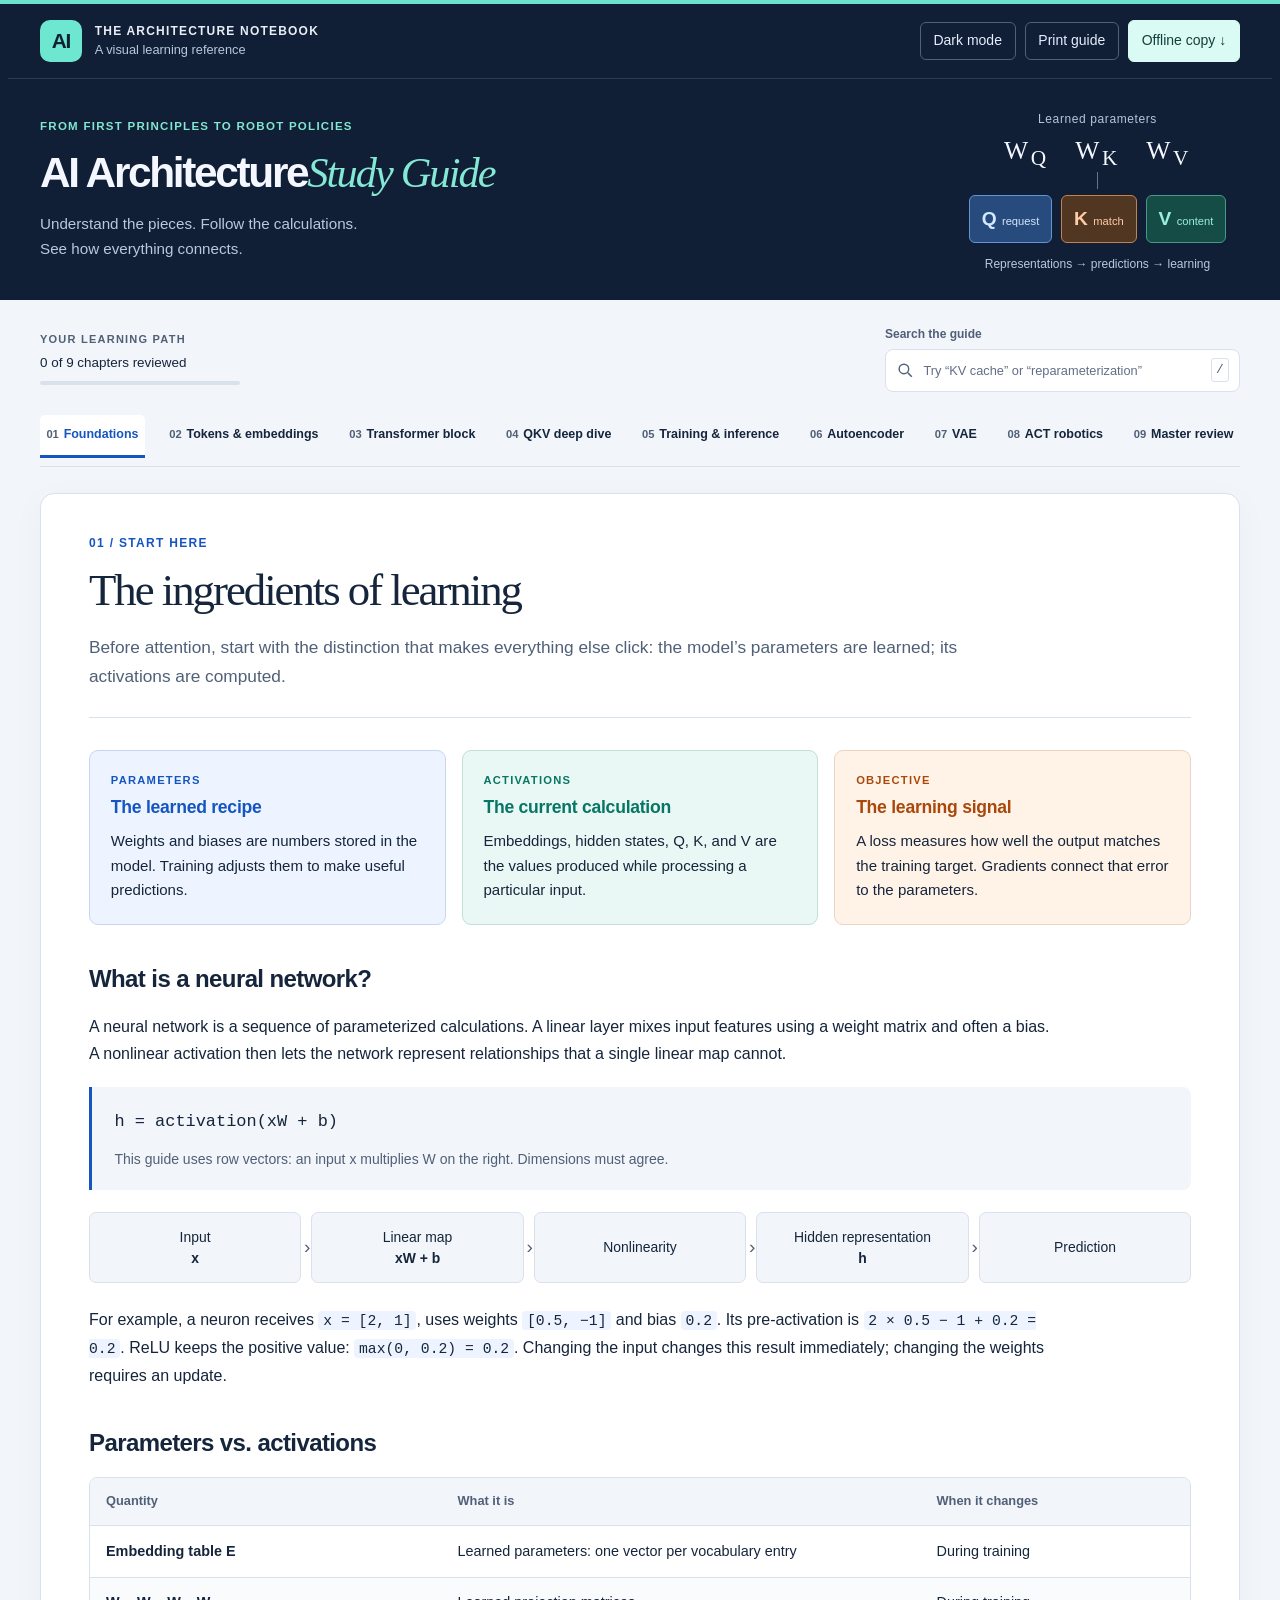
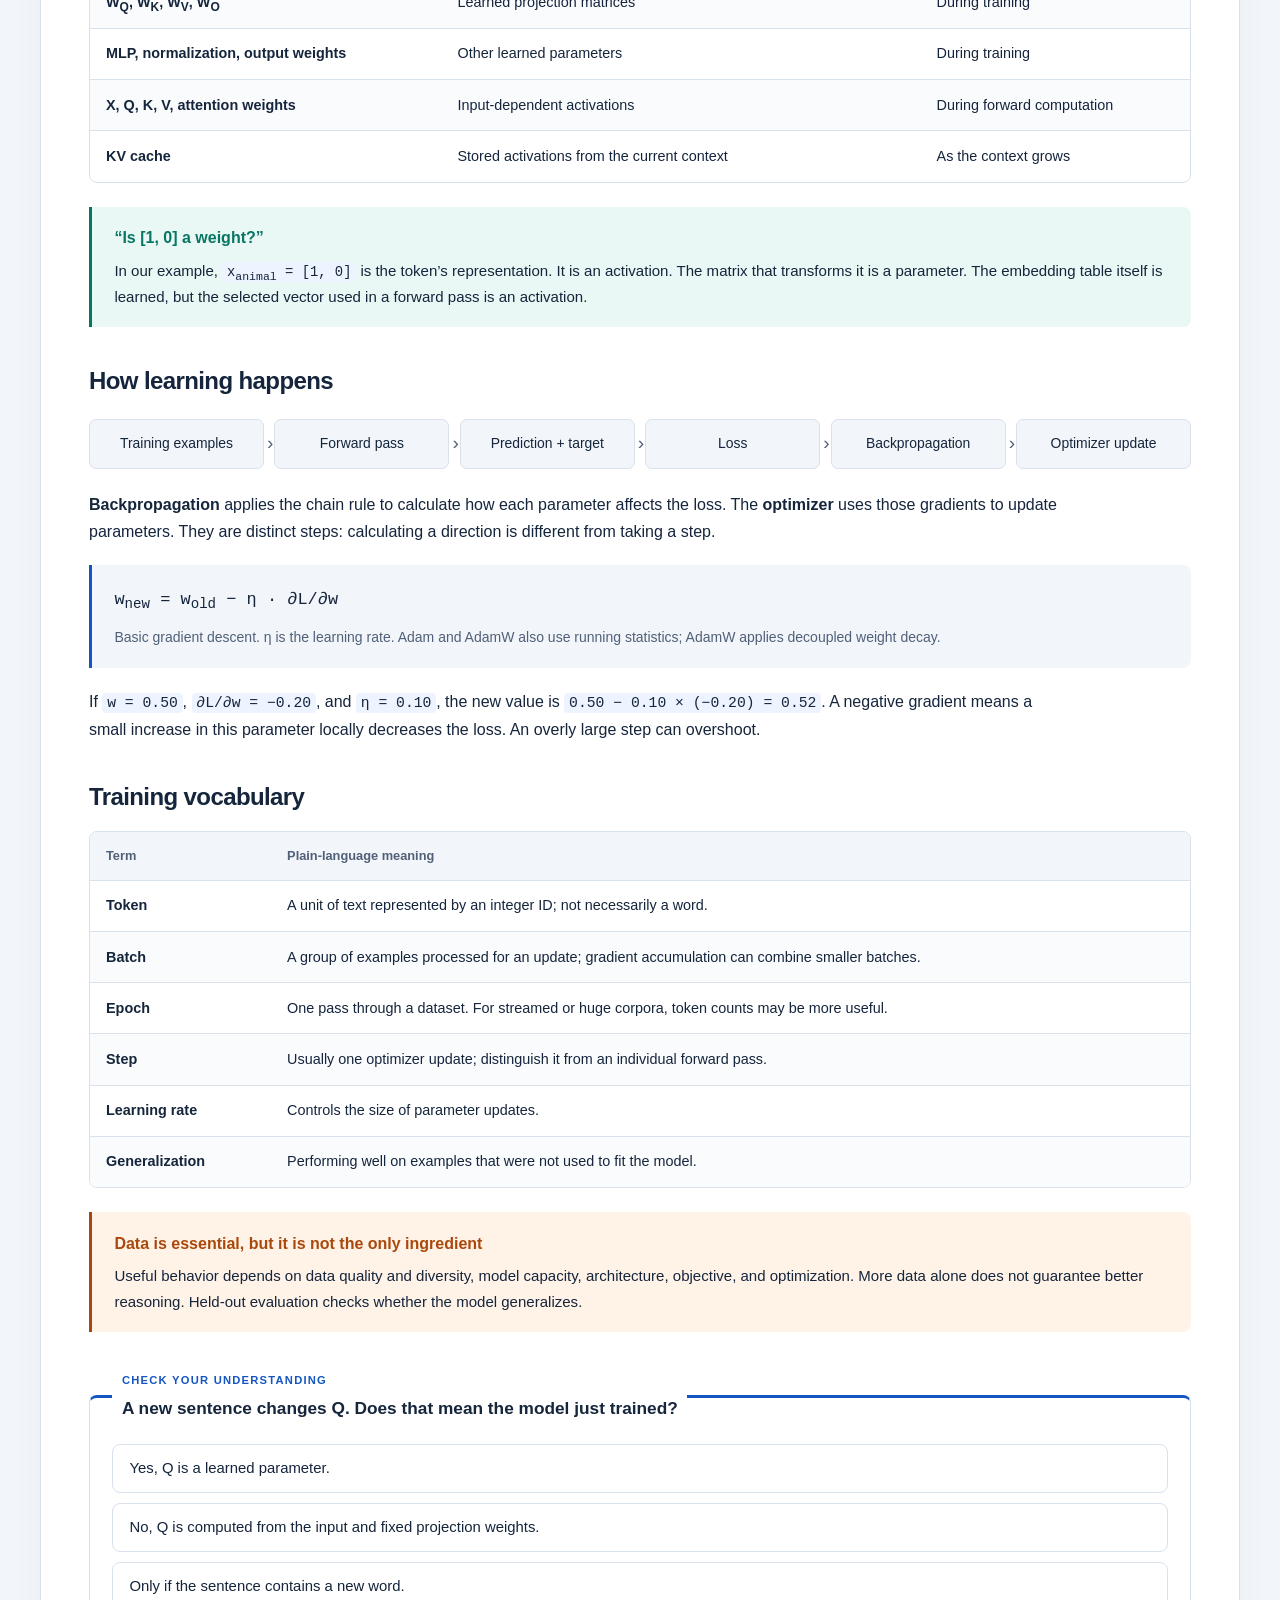
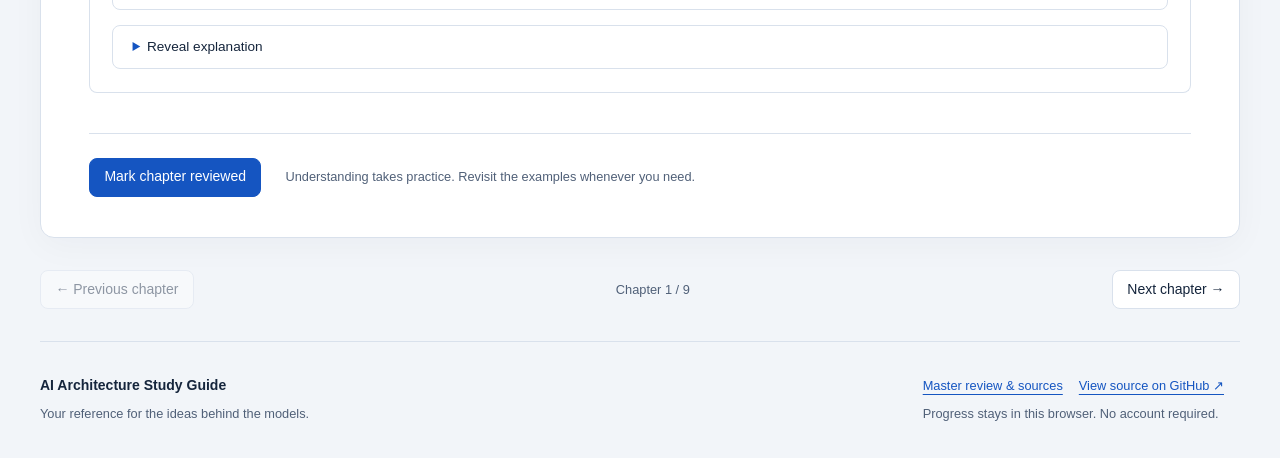
==== index.html @ 488552a9 "Publish standalone AI architecture study guide" ====
<!DOCTYPE html>
<html lang="en" data-theme="light">
<head>
<meta charset="utf-8">
<meta name="viewport" content="width=device-width, initial-scale=1">
<meta name="description" content="A visual AI architecture study guide: neural networks, embeddings, Transformer blocks, QKV attention, training, KV caching, autoencoders, VAEs, and ACT robotics.">
<meta name="theme-color" content="#101f35">
<meta name="color-scheme" content="light dark">
<title>AI Architecture Study Guide</title>
<link rel="icon" href="data:image/svg+xml,%3Csvg xmlns='http://www.w3.org/2000/svg' viewBox='0 0 64 64'%3E%3Crect width='64' height='64' rx='14' fill='%23101f35'/%3E%3Ctext x='32' y='43' font-family='Arial' font-size='32' fill='%236ee7d0' text-anchor='middle'%3EAI%3C/text%3E%3C/svg%3E">
<link rel="stylesheet" href="styles.css">
<script src="app.js" defer></script>
</head>
<body>
<a class="skip-link" href="#study-content">Skip to study content</a>
<header class="masthead">
<div class="masthead-inner"><a class="brand" href="#foundations"><span class="brand-mark">AI</span><span>THE ARCHITECTURE NOTEBOOK<span class="brand-sub">A visual learning reference</span></span></a><div class="header-actions"><button type="button" id="theme-toggle" aria-label="Switch to dark theme">Dark mode</button><button type="button" id="print-guide">Print guide</button><a href="offline.html" download="AI-Architecture-Study-Guide.html">Offline copy <span aria-hidden="true">↓</span></a></div></div>
<div class="intro"><div><p class="eyebrow">FROM FIRST PRINCIPLES TO ROBOT POLICIES</p><h1>AI Architecture<br><em>Study Guide</em></h1><p>Understand the pieces. Follow the calculations.<br>See how everything connects.</p></div><div class="intro-map" aria-label="Learned parameters produce representations that support predictions"><span>Learned parameters</span><b>W<sub>Q</sub> &nbsp; W<sub>K</sub> &nbsp; W<sub>V</sub></b><div class="map-line"></div><div class="qkv-chips"><span>Q <small>request</small></span><span>K <small>match</small></span><span>V <small>content</small></span></div><p>Representations → predictions → learning</p></div></div>
</header>
<div class="guide-shell">
<div class="toolbar"><div><span class="eyebrow">YOUR LEARNING PATH</span><span id="progress-label">0 of 9 chapters reviewed</span><progress id="progress" max="9" value="0" aria-label="Chapters reviewed"></progress></div><div class="search-box"><label for="guide-search">Search the guide</label><div><svg viewBox="0 0 24 24" aria-hidden="true"><circle cx="10" cy="10" r="6"></circle><path d="m15 15 5 5"></path></svg><input id="guide-search" type="search" placeholder="Try “KV cache” or “reparameterization”" autocomplete="off"><kbd>/</kbd></div></div></div>
<nav class="chapter-nav" aria-label="Study chapters"><div role="tablist" aria-label="Study chapters"><button class="chapter-tab" id="tab-foundations" role="tab" aria-controls="foundations" aria-selected="true" tabindex="0" data-chapter="foundations"><span>01</span>Foundations<span class="done-dot" aria-hidden="true"></span></button><button class="chapter-tab" id="tab-tokens" role="tab" aria-controls="tokens" aria-selected="false" tabindex="-1" data-chapter="tokens"><span>02</span>Tokens & embeddings<span class="done-dot" aria-hidden="true"></span></button><button class="chapter-tab" id="tab-transformer" role="tab" aria-controls="transformer" aria-selected="false" tabindex="-1" data-chapter="transformer"><span>03</span>Transformer block<span class="done-dot" aria-hidden="true"></span></button><button class="chapter-tab" id="tab-qkv" role="tab" aria-controls="qkv" aria-selected="false" tabindex="-1" data-chapter="qkv"><span>04</span>QKV deep dive<span class="done-dot" aria-hidden="true"></span></button><button class="chapter-tab" id="tab-training" role="tab" aria-controls="training" aria-selected="false" tabindex="-1" data-chapter="training"><span>05</span>Training & inference<span class="done-dot" aria-hidden="true"></span></button><button class="chapter-tab" id="tab-autoencoder" role="tab" aria-controls="autoencoder" aria-selected="false" tabindex="-1" data-chapter="autoencoder"><span>06</span>Autoencoder<span class="done-dot" aria-hidden="true"></span></button><button class="chapter-tab" id="tab-vae" role="tab" aria-controls="vae" aria-selected="false" tabindex="-1" data-chapter="vae"><span>07</span>VAE<span class="done-dot" aria-hidden="true"></span></button><button class="chapter-tab" id="tab-act" role="tab" aria-controls="act" aria-selected="false" tabindex="-1" data-chapter="act"><span>08</span>ACT robotics<span class="done-dot" aria-hidden="true"></span></button><button class="chapter-tab" id="tab-review" role="tab" aria-controls="review" aria-selected="false" tabindex="-1" data-chapter="review"><span>09</span>Master review<span class="done-dot" aria-hidden="true"></span></button></div></nav>
<noscript><div class="callout"><strong>Reading mode</strong><p>All chapters are shown below. Enable JavaScript for tabs, search, quizzes, progress tracking, and interactive examples.</p></div></noscript>
<section id="search-results" class="search-results" aria-label="Search results" hidden><div class="search-heading"><h2>Search results</h2><button type="button" id="close-search">Back to the guide</button></div><p id="search-summary" role="status"></p><div id="search-list"></div></section>
<main id="study-content"><article id="foundations" class="chapter" role="tabpanel" aria-labelledby="tab-foundations" tabindex="0"><header class="chapter-heading"><p class="eyebrow">01 / START HERE</p><h2>The ingredients of learning</h2><p class="lead">Before attention, start with the distinction that makes everything else click: the model’s parameters are learned; its activations are computed.</p></header><div class="cards"><div class="card blue"><span class="eyebrow">PARAMETERS</span><h3>The learned recipe</h3><p>Weights and biases are numbers stored in the model. Training adjusts them to make useful predictions.</p></div><div class="card teal"><span class="eyebrow">ACTIVATIONS</span><h3>The current calculation</h3><p>Embeddings, hidden states, Q, K, and V are the values produced while processing a particular input.</p></div><div class="card orange"><span class="eyebrow">OBJECTIVE</span><h3>The learning signal</h3><p>A loss measures how well the output matches the training target. Gradients connect that error to the parameters.</p></div></div><section class="topic" id="network"><h3>What is a neural network?</h3><p>A neural network is a sequence of parameterized calculations. A linear layer mixes input features using a weight matrix and often a bias. A nonlinear activation then lets the network represent relationships that a single linear map cannot.</p><div class="formula"><code>h = activation(xW + b)</code><p>This guide uses row vectors: an input x multiplies W on the right. Dimensions must agree.</p></div><ol class="flow"><li>Input <b>x</b></li><li>Linear map <b>xW + b</b></li><li>Nonlinearity</li><li>Hidden representation <b>h</b></li><li>Prediction</li></ol><p>For example, a neuron receives <code>x = [2, 1]</code>, uses weights <code>[0.5, −1]</code> and bias <code>0.2</code>. Its pre-activation is <code>2 × 0.5 − 1 + 0.2 = 0.2</code>. ReLU keeps the positive value: <code>max(0, 0.2) = 0.2</code>. Changing the input changes this result immediately; changing the weights requires an update.</p></section><section class="topic" id="parameter-activation"><h3>Parameters vs. activations</h3><div class="table-wrap"><table><thead><tr><th scope="col">Quantity</th><th scope="col">What it is</th><th scope="col">When it changes</th></tr></thead><tbody><tr><td>Embedding table E</td><td>Learned parameters: one vector per vocabulary entry</td><td>During training</td></tr><tr><td>W<sub>Q</sub>, W<sub>K</sub>, W<sub>V</sub>, W<sub>O</sub></td><td>Learned projection matrices</td><td>During training</td></tr><tr><td>MLP, normalization, output weights</td><td>Other learned parameters</td><td>During training</td></tr><tr><td>X, Q, K, V, attention weights</td><td>Input-dependent activations</td><td>During forward computation</td></tr><tr><td>KV cache</td><td>Stored activations from the current context</td><td>As the context grows</td></tr></tbody></table></div><aside class="callout idea"><strong>“Is [1, 0] a weight?”</strong><p>In our example, <code>x<sub>animal</sub> = [1, 0]</code> is the token’s representation. It is an activation. The matrix that transforms it is a parameter. The embedding table itself is learned, but the selected vector used in a forward pass is an activation.</p></aside></section><section class="topic" id="learning-loop"><h3>How learning happens</h3><ol class="flow"><li>Training examples</li><li>Forward pass</li><li>Prediction + target</li><li>Loss</li><li>Backpropagation</li><li>Optimizer update</li></ol><p><strong>Backpropagation</strong> applies the chain rule to calculate how each parameter affects the loss. The <strong>optimizer</strong> uses those gradients to update parameters. They are distinct steps: calculating a direction is different from taking a step.</p><div class="formula"><code>w<sub>new</sub> = w<sub>old</sub> − η · ∂L/∂w</code><p>Basic gradient descent. η is the learning rate. Adam and AdamW also use running statistics; AdamW applies decoupled weight decay.</p></div><p>If <code>w = 0.50</code>, <code>∂L/∂w = −0.20</code>, and <code>η = 0.10</code>, the new value is <code>0.50 − 0.10 × (−0.20) = 0.52</code>. A negative gradient means a small increase in this parameter locally decreases the loss. An overly large step can overshoot.</p></section><section class="topic" id="terms"><h3>Training vocabulary</h3><div class="table-wrap"><table><thead><tr><th scope="col">Term</th><th scope="col">Plain-language meaning</th></tr></thead><tbody><tr><td>Token</td><td>A unit of text represented by an integer ID; not necessarily a word.</td></tr><tr><td>Batch</td><td>A group of examples processed for an update; gradient accumulation can combine smaller batches.</td></tr><tr><td>Epoch</td><td>One pass through a dataset. For streamed or huge corpora, token counts may be more useful.</td></tr><tr><td>Step</td><td>Usually one optimizer update; distinguish it from an individual forward pass.</td></tr><tr><td>Learning rate</td><td>Controls the size of parameter updates.</td></tr><tr><td>Generalization</td><td>Performing well on examples that were not used to fit the model.</td></tr></tbody></table></div><aside class="callout caution"><strong>Data is essential, but it is not the only ingredient</strong><p>Useful behavior depends on data quality and diversity, model capacity, architecture, objective, and optimization. More data alone does not guarantee better reasoning. Held-out evaluation checks whether the model generalizes.</p></aside></section><fieldset class="quiz" id="quiz-foundations" data-answer="1" data-quiz="foundations"><legend><span class="eyebrow">Check your understanding</span>A new sentence changes Q. Does that mean the model just trained?</legend><div class="answers"><button type="button" data-choice="0">Yes, Q is a learned parameter.</button><button type="button" data-choice="1">No, Q is computed from the input and fixed projection weights.</button><button type="button" data-choice="2">Only if the sentence contains a new word.</button></div><p class="feedback" aria-live="polite"></p><details class="answer-key"><summary>Reveal explanation</summary><p>Q = XWQ changes when X changes. Training means updating learned parameters such as WQ using a learning procedure. Normal inference does not do that.</p></details></fieldset><div class="chapter-end"><button type="button" class="complete-button" data-complete="foundations" aria-pressed="false">Mark chapter reviewed</button><p>Understanding takes practice. Revisit the examples whenever you need.</p></div></article><article id="tokens" class="chapter" role="tabpanel" aria-labelledby="tab-tokens" tabindex="0"><header class="chapter-heading"><p class="eyebrow">02 / REPRESENTATION</p><h2>From text to vectors</h2><p class="lead">A Transformer reads arrays of numbers. Tokenization determines the units; embeddings give each unit a learned starting representation.</p></header><ol class="flow"><li>Text</li><li>Tokenizer</li><li>Token IDs</li><li>Embedding lookup</li><li>Position information</li><li>Hidden states X</li></ol><section class="topic" id="tokenization"><h3>A token is not always a word</h3><p>A tokenizer maps text into a sequence of discrete vocabulary entries. Tokens can represent whole words, word pieces, punctuation, whitespace, or byte-based units. The exact split depends on the tokenizer.</p><div class="token-demo" aria-label="Illustrative token sequence"><span>The</span><span> animal</span><span> was</span><span> very</span></div><p class="caption">Illustrative tokens only. These boundaries and the numbers below are not from a particular tokenizer.</p><p>Suppose these tokens map to IDs <code>[17, 302, 41, 98]</code>. ID 302 is an index, not a measurement: “animal” is not numerically more meaningful than token 17. An embedding lookup selects rows from a learned table.</p></section><section class="topic" id="embedding"><h3>The embedding table</h3><div class="formula"><code>E ∈ ℝ<sup>vocab_size × d_model</sup>  X = E[token_ids]</code><p>For n tokens, X has shape n × d_model. The batch dimension is omitted in this guide.</p></div><p>If the table has 50,000 tokens and a representation width of 768, each input token selects one 768-number vector. Those coordinates are learned features; they generally do not have neat human labels like “animalness” or “tiredness.” Similar uses can lead to useful geometric relationships, but that is an outcome of training.</p><aside class="callout idea"><strong>Embedding vs. hidden state</strong><p>An embedding is the starting token representation. After a block mixes context and transforms features, its output is a new hidden state. Later layers project that updated hidden state into Q, K, and V.</p></aside></section><section class="topic" id="position"><h3>How does the model know the order?</h3><p>Without positional information, basic self-attention treats tokens as a set: reordering the rows simply reorders its output. Word order matters, so models incorporate positions.</p><div class="cards"><div class="card blue"><span class="eyebrow">ADDITIVE POSITIONS</span><h3>Add a position vector</h3><p>The original Transformer adds sinusoidal position encodings to token embeddings. Learned positional embeddings are another choice.</p></div><div class="card teal"><span class="eyebrow">ROTARY POSITIONS</span><h3>Rotate queries and keys</h3><p>RoPE applies position-dependent rotations to Q and K so their dot products encode relative-position information. It is not simply an extra vector added to X.</p></div></div><div class="formula"><code>X<sub>0</sub> = E[token_ids] + P</code><p>This is the additive-position version. Positional schemes vary between architectures.</p></div><p>“The dog chased the cat” and “The cat chased the dog” contain the same words but describe different events. Position information and the model’s learned transformations help keep those relationships distinct.</p></section><section class="topic" id="contextual"><h3>Why the same token can mean different things</h3><p>“Bank” starts with the same lookup vector in “river bank” and “bank loan,” assuming the same token ID. Attention brings in different surrounding information, so the contextual hidden states diverge. The embedding table does not need a separate entry for every possible sentence.</p><ol class="flow"><li>Same token embedding</li><li>Different surrounding tokens</li><li>Different attention outputs</li><li>Different contextual hidden states</li></ol></section><fieldset class="quiz" id="quiz-tokens" data-answer="2" data-quiz="tokens"><legend><span class="eyebrow">Check your understanding</span>Where does context first enter a token’s meaning in this simplified pipeline?</legend><div class="answers"><button type="button" data-choice="0">The integer token ID already contains the sentence.</button><button type="button" data-choice="1">The embedding lookup creates a new stored parameter per sentence.</button><button type="button" data-choice="2">The Transformer mixes information from surrounding token representations.</button></div><p class="feedback" aria-live="polite"></p><details class="answer-key"><summary>Reveal explanation</summary><p>An embedding lookup supplies a learned starting vector. Transformer attention makes that representation depend on the surrounding context; positional information helps distinguish order.</p></details></fieldset><div class="chapter-end"><button type="button" class="complete-button" data-complete="tokens" aria-pressed="false">Mark chapter reviewed</button><p>Understanding takes practice. Revisit the examples whenever you need.</p></div></article><article id="transformer" class="chapter" role="tabpanel" aria-labelledby="tab-transformer" tabindex="0"><header class="chapter-heading"><p class="eyebrow">03 / THE ARCHITECTURE</p><h2>Attention is one part of the block</h2><p class="lead">Attention moves information between positions. The feed-forward network transforms features at each position. Residual paths and normalization make deep stacks easier to optimize.</p></header><section class="topic" id="block-flow"><h3>Follow a complete block</h3><p>The diagram below is a common <strong>pre-normalization</strong> decoder-only block. The original 2017 Transformer used post-normalization; modern families also vary in their normalization and MLP choices.</p><div class="block-diagram"><div class="block-node">Input hidden states <b>X</b></div><div class="residual-group"><span class="residual-label">Skip connection carries X</span><div class="block-node">LayerNorm</div><div class="block-node blue">Causal multi-head self-attention</div><div class="block-node sum">+ Residual addition → H</div></div><div class="residual-group"><span class="residual-label">Skip connection carries H</span><div class="block-node">LayerNorm</div><div class="block-node teal">Position-wise MLP</div><div class="block-node sum">+ Residual addition → Y</div></div><div class="block-node">Next Transformer block</div></div><div class="formula"><code>H = X + Attention(LN(X))<br>Y = H + MLP(LN(H))</code><p>The output has the same representation width as X so the residual additions are valid. Dropout and some implementation details are omitted.</p></div></section><section class="topic" id="block-parts"><h3>What each component contributes</h3><div class="table-wrap"><table><thead><tr><th scope="col">Component</th><th scope="col">Job</th><th scope="col">Example intuition</th></tr></thead><tbody><tr><td>Attention</td><td>Mix information across token positions.</td><td>The representation of “it” can use earlier context about “animal.”</td></tr><tr><td>MLP / feed-forward network</td><td>Transform each token’s features with the same learned function at every position.</td><td>Combine features in a contextual representation to support prediction.</td></tr><tr><td>Residual connection</td><td>Add a sublayer’s output to its input.</td><td>Preserve a direct information and gradient path through depth.</td></tr><tr><td>LayerNorm</td><td>Normalize each token’s features, with learned scale and bias in the usual form.</td><td>Keep feature scales manageable; it does not normalize across the batch.</td></tr></tbody></table></div><div class="formula"><code>MLP(x) = activation(xW<sub>1</sub> + b<sub>1</sub>)W<sub>2</sub> + b<sub>2</sub></code><p>Common variants include GELU and gated MLPs such as SwiGLU. RMSNorm is an alternative to LayerNorm.</p></div></section><section class="topic" id="heads"><h3>Multi-head attention and Wₒ</h3><p>In ordinary multi-head attention, each head has its own learned projections. All heads read the same input hidden states, but can extract and combine different features.</p><div class="heads"><div class="head blue">Head 1<br><small>Q₁ · K₁ᵀ → weights → V₁</small></div><div class="head teal">Head 2<br><small>Q₂ · K₂ᵀ → weights → V₂</small></div><div class="head orange">Head 3<br><small>Q₃ · K₃ᵀ → weights → V₃</small></div></div><ol class="flow"><li>Concatenate head outputs</li><li>Learned output projection Wₒ</li><li>One attention output</li></ol><div class="formula"><code>MultiHead(X) = Concat(head₁, …, head<sub>h</sub>)W<sub>O</sub></code><p>Wₒ mixes the combined head features and returns them to the model width.</p></div><p>With width 768 and 12 equal heads, a typical head width is 64. Each head returns <code>n × 64</code>; concatenation gives <code>n × 768</code>. Heads can learn different patterns, but a head is not guaranteed to have one clean grammatical job. Grouped-query and multi-query attention share key/value projections across some query heads.</p></section><section class="topic" id="architectures"><h3>Encoder, decoder, and cross-attention</h3><div class="table-wrap"><table><thead><tr><th scope="col">Architecture</th><th scope="col">Attention pattern</th><th scope="col">Typical objective or use</th></tr></thead><tbody><tr><td>Encoder-only, e.g. BERT</td><td>Bidirectional self-attention across visible input tokens</td><td>Masked-token prediction and representations</td></tr><tr><td>Decoder-only, GPT-style</td><td>Causal self-attention over the current token and its prefix</td><td>Autoregressive next-token prediction</td></tr><tr><td>Encoder–decoder</td><td>Encoder processes source; decoder self-attends and cross-attends to encoder outputs</td><td>Sequence-to-sequence tasks such as translation</td></tr></tbody></table></div><p>In <strong>self-attention</strong>, Q, K, and V come from the same sequence of hidden states. In <strong>cross-attention</strong>, Q comes from the receiving sequence while K and V come from another sequence, such as encoder outputs. ACT uses this idea to read observation features into action positions.</p><aside class="callout caution"><strong>“Decoder” has more than one meaning</strong><p>A Transformer decoder is an attention-based stack. An autoencoder decoder reconstructs or generates data from a latent representation. A component can satisfy both descriptions, but the terms are not interchangeable.</p></aside></section><fieldset class="quiz" id="quiz-transformer" data-answer="0" data-quiz="transformer"><legend><span class="eyebrow">Check your understanding</span>What does Wₒ do after multi-head attention?</legend><div class="answers"><button type="button" data-choice="0">It combines the concatenated head outputs into the model representation.</button><button type="button" data-choice="1">It assigns the correct next-token label.</button><button type="button" data-choice="2">It prevents attention to future tokens.</button></div><p class="feedback" aria-live="polite"></p><details class="answer-key"><summary>Reveal explanation</summary><p>Wₒ is a learned output projection. The causal mask restricts attention, and the final language-model head maps hidden states to vocabulary logits.</p></details></fieldset><div class="chapter-end"><button type="button" class="complete-button" data-complete="transformer" aria-pressed="false">Mark chapter reviewed</button><p>Understanding takes practice. Revisit the examples whenever you need.</p></div></article><article id="qkv" class="chapter" role="tabpanel" aria-labelledby="tab-qkv" tabindex="0"><header class="chapter-heading"><p class="eyebrow">04 / ATTENTION, UNPACKED</p><h2>Who reads what, and how much?</h2><p class="lead">Q and K determine the mixing weights. V supplies the content being mixed. All three projections learn through the model’s final prediction loss.</p></header><div class="cards"><div class="card blue"><span class="eyebrow">Q · QUERY</span><h3>What am I looking for?</h3><p>A learned projection of the receiving token’s current representation.</p></div><div class="card orange"><span class="eyebrow">K · KEY</span><h3>How can I be matched?</h3><p>A learned projection used for comparing a source token with a query.</p></div><div class="card teal"><span class="eyebrow">V · VALUE</span><h3>What information do I send?</h3><p>A learned projection containing the features that will be mixed into the output.</p></div></div><section class="topic" id="qkv-projections"><h3>One input, three learned projections</h3><div class="formula"><code>Q = XW<sub>Q</sub>  K = XW<sub>K</sub>  V = XW<sub>V</sub></code><p>Projection biases are omitted for clarity. These matrices are optimized jointly with the rest of the model, not trained as separate supervised tasks.</p></div><p>The request / match / content language is an analogy. The model uses vectors and arithmetic, not literal questions or database addresses. <strong>Every token can produce all three vectors.</strong> The same matrix within a head and layer is applied to each token; there is not a different W<sub>Q</sub> for each word.</p><ol class="flow"><li>Hidden states X</li><li>Q and K → dot products</li><li>Scale and mask</li><li>Row-wise softmax</li><li>Mix V</li><li>Attention output</li></ol><div class="formula"><code>A = softmax((QKᵀ / √d<sub>k</sub>) + M)<br>Attention(Q, K, V) = AV</code><p>Softmax is applied separately to each query row. A causal mask M is 0 for allowed positions and −∞ for future positions.</p></div></section><section class="topic" id="qkv-shapes"><h3>Keep the dimensions straight</h3><div class="table-wrap"><table><thead><tr><th scope="col">Object</th><th scope="col">Shape for one head</th><th scope="col">Meaning</th></tr></thead><tbody><tr><td>X</td><td>n × d_model</td><td>n token representations</td></tr><tr><td>WQ, WK</td><td>d_model × d_k</td><td>Learned query/key projections</td></tr><tr><td>Q, K</td><td>n × d_k</td><td>One query/key row per token</td></tr><tr><td>QKᵀ and A</td><td>n × n</td><td>For every receiver, a score/weight for every source</td></tr><tr><td>WV; V</td><td>d_model × d_v; n × d_v</td><td>Value projection and value activations</td></tr><tr><td>AV</td><td>n × d_v</td><td>One mixed output per receiving token</td></tr></tbody></table></div><p>The scaling by √d<sub>k</sub> keeps dot-product magnitudes from growing with feature dimension under typical variance assumptions. Without scaling, softmax can become too concentrated and its gradients small. Larger scores mean larger relative weights, not a guaranteed explanation of the model’s reasoning.</p></section><section class="topic" id="qkv-lab"><h3>Try it: scores become a mixture</h3><p>These are three <strong>already scaled, unmasked scores</strong> for one query. Move a score and watch the attention weights and weighted value vector change. The values are fixed for this demonstration.</p><div class="lab" id="attention-lab"><div class="lab-controls"><label>animal <input id="score-animal" type="range" min="-3" max="3" step="0.1" value="2"><output id="score-animal-value">2.0</output></label><label>street <input id="score-street" type="range" min="-3" max="3" step="0.1" value="1"><output id="score-street-value">1.0</output></label><label>because <input id="score-because" type="range" min="-3" max="3" step="0.1" value="0"><output id="score-because-value">0.0</output></label></div><div id="attention-bars" class="bars" aria-live="polite"></div><div class="formula"><code id="attention-result">0.665 × [10, 0] + 0.245 × [0, 6] + 0.090 × [1, 1] ≈ [6.742, 1.558]</code></div><button type="button" id="attention-reset" class="small-button">Reset scores</button></div><p>Softmax uses <code>exp(sᵢ) / Σⱼ exp(sⱼ)</code>. Scores <code>[2, 1, 0]</code> become about <code>[66.5%, 24.5%, 9.0%]</code>. The weights sum to 1; the values can contain positive or negative numbers. This softmax is over <em>source positions</em>, not vocabulary entries.</p></section><section class="topic" id="qkv-worked"><h3>A complete two-token worked example</h3><p>Reuse our original toy setting: <code>x<sub>animal</sub> = [1, 0]</code> and <code>x<sub>it</sub> = [0, 1]</code>. Let all three projection matrices initially equal the 2 × 2 identity. Identity is chosen to make the arithmetic visible; real training usually starts from random initialization, with some components possibly pretrained.</p><div class="table-wrap"><table><thead><tr><th scope="col">Step</th><th scope="col">Calculation</th><th scope="col">Result</th></tr></thead><tbody><tr><td>1 · Query for “it”</td><td>[0, 1] × WQ</td><td>q = [0, 1]</td></tr><tr><td>2 · Keys and values</td><td>X × identity</td><td>animal = [1, 0]; it = [0, 1]</td></tr><tr><td>3 · Dot products</td><td>q · k_animal; q · k_it</td><td>[0, 1]</td></tr><tr><td>4 · Scale</td><td>Divide by √2</td><td>[0, 0.7071]</td></tr><tr><td>5 · Softmax over positions</td><td>exp(score) / sum exp(scores)</td><td>A ≈ [0.3302, 0.6698]</td></tr><tr><td>6 · Weighted values</td><td>0.3302[1, 0] + 0.6698[0, 1]</td><td>o ≈ [0.3302, 0.6698]</td></tr></tbody></table></div><aside class="callout idea"><strong>The output is a representation, not a word</strong><p>In a real Transformer, attention is followed by output projection, residual paths, an MLP, other blocks, and a final vocabulary projection. For the next calculation only, we pretend the two output coordinates are logits for “tired” and “street.”</p></aside></section><section class="topic" id="qkv-learning"><h3>How the value projection actually learns</h3><p>Apply a second softmax, now over the toy vocabulary <code>[tired, street]</code>. From logits <code>[0.3302, 0.6698]</code>, we obtain <code>P(tired) ≈ 0.4159</code>. If the target is “tired,” the cross-entropy is <code>−ln(0.4159) ≈ 0.8773</code>.</p><div class="formula"><code>∂L/∂logits = prediction − one_hot(target)<br>≈ [0.4159, 0.5841] − [1, 0] = [−0.5841, 0.5841]</code></div><p>Because the output is a weighted sum of values, each value receives this gradient multiplied by its attention weight. The gradient continues through <code>V = XW<sub>V</sub></code> into W<sub>V</sub>. <strong>No one supplies a “correct value vector.”</strong> The next-token target supervises the entire differentiable computation.</p><details><summary>Show the gradients and one parameter update</summary><p>For this toy example, keeping X fixed and using the identity vocabulary projection:</p><pre class="matrix">∂L/∂WV ≈ [ −0.193   0.193 ]
          [ −0.391   0.391 ]

∂L/∂WQ ≈ [  0       0     ]
          [ −0.183   0.183 ]

∂L/∂WK ≈ [  0      −0.183 ]
          [  0       0.183 ]</pre><p>The error also flows through A, the score softmax, and the dot products to Q and K. With an intentionally large illustrative learning rate <code>η = 0.5</code>, <code>W′ = W − η∇W</code> gives:</p><pre class="matrix">WQ′ ≈ [ 1      0     ]    WK′ ≈ [ 1   0.091 ]
      [ 0.091  0.909 ]          [ 0   0.909 ]

WV′ ≈ [ 1.096  −0.096 ]
      [ 0.196   0.804 ]</pre><p>This example updates all three matrices simultaneously using gradients from the original forward pass. Real training also updates other unfrozen parameters and uses many examples.</p></details><div class="table-wrap"><table><thead><tr><th scope="col">Measurement</th><th scope="col">Before update</th><th scope="col">After one update, approximately</th></tr></thead><tbody><tr><td>Attention to animal</td><td>33.0%</td><td>38.7%</td></tr><tr><td>P(tired)</td><td>41.6%</td><td>52.2%</td></tr><tr><td>Cross-entropy loss</td><td>0.877</td><td>0.650</td></tr></tbody></table></div><p>The loss falls through <em>both</em> routes: different attention weights and different value content. It would be wrong to conclude that all learning consists of finding the “correct” token to attend to.</p></section><section class="topic" id="causal-mask"><h3>The causal mask prevents looking ahead</h3><p>When position t predicts token t+1, it can read positions ≤ t. During training, the whole known sequence can be processed together, but future positions are masked before softmax.</p><div class="table-wrap"><table><thead><tr><th scope="col">Query ↓ / Key →</th><th scope="col">The</th><th scope="col">animal</th><th scope="col">was</th><th scope="col">tired</th></tr></thead><tbody><tr><td>The</td><td>Allowed</td><td>Masked</td><td>Masked</td><td>Masked</td></tr><tr><td>animal</td><td>Allowed</td><td>Allowed</td><td>Masked</td><td>Masked</td></tr><tr><td>was</td><td>Allowed</td><td>Allowed</td><td>Allowed</td><td>Masked</td></tr><tr><td>tired</td><td>Allowed</td><td>Allowed</td><td>Allowed</td><td>Allowed</td></tr></tbody></table></div><aside class="callout caution"><strong>Attention weights are not model weights</strong><p>Attention weights A are computed activations. WQ, WK, and WV are learned parameters. K and V may be cached during generation, but caching activations does not turn them into parameters.</p></aside></section><fieldset class="quiz" id="quiz-qkv" data-answer="1" data-quiz="qkv"><legend><span class="eyebrow">Check your understanding</span>If attention stays fixed but Wᵥ changes, can the output change?</legend><div class="answers"><button type="button" data-choice="0">No: attention weights determine the whole output.</button><button type="button" data-choice="1">Yes: the same weights can mix different value vectors.</button><button type="button" data-choice="2">Only during cross-attention.</button></div><p class="feedback" aria-live="polite"></p><details class="answer-key"><summary>Reveal explanation</summary><p>The output is AV. Keeping A fixed does not keep AV fixed when V changes. This is why the value pathway can learn even when the attention pattern changes little.</p></details></fieldset><div class="chapter-end"><button type="button" class="complete-button" data-complete="qkv" aria-pressed="false">Mark chapter reviewed</button><p>Understanding takes practice. Revisit the examples whenever you need.</p></div></article><article id="training" class="chapter" role="tabpanel" aria-labelledby="tab-training" tabindex="0"><header class="chapter-heading"><p class="eyebrow">05 / THE COMPLETE LOOP</p><h2>From hidden states to the next token</h2><p class="lead">Training adjusts the model. Inference uses it. Both run forward computations, but they differ in their targets, updates, and execution pattern.</p></header><section class="topic" id="end-to-end"><h3>Trace one prediction from start to finish</h3><ol class="flow"><li>“The animal was very”</li><li>Token IDs</li><li>Embeddings + positions</li><li>Transformer blocks</li><li>Final normalization</li><li>Vocabulary logits</li><li>Probabilities</li><li>Next token</li></ol><p>After the last block, the hidden state at the final input position is mapped to a score for every vocabulary entry. These scores are <strong>logits</strong>, which can be any real numbers. Softmax converts them into a probability distribution.</p><div class="formula"><code>logits = h<sub>final</sub>W<sub>vocab</sub> + b<br>P(next token = i) = exp(logitᵢ) / Σⱼ exp(logitⱼ)</code><p>The vocabulary projection is often tied to the embedding table. The output bias and exact normalization depend on the architecture.</p></div><p>An illustrative distribution might assign “tired” 68%, “hungry” 12%, “large” 4%, and all other tokens 16% together. These numbers illustrate the mechanism; they are not measured outputs from a real model. The selected token is appended to the context and the process repeats.</p></section><section class="topic" id="teacher-forcing"><h3>Training many predictions in parallel</h3><div class="table-wrap"><table><thead><tr><th scope="col">Input at position</th><th scope="col">Allowed prefix</th><th scope="col">Training target</th></tr></thead><tbody><tr><td>The</td><td>The</td><td>animal</td></tr><tr><td>animal</td><td>The animal</td><td>was</td></tr><tr><td>was</td><td>The animal was</td><td>very</td></tr><tr><td>very</td><td>The animal was very</td><td>tired</td></tr></tbody></table></div><p>The input sequence and target sequence are shifted by one position. <strong>Teacher forcing</strong> means the model receives the actual preceding training tokens rather than its own sampled outputs. The causal mask prevents later tokens from leaking into earlier predictions.</p><div class="formula"><code>L = −(1/N) Σ<sub>t</sub> log P(target<sub>t</sub> | prefix<sub>t</sub>)</code><p>Average over N valid target positions; padding and other excluded positions should not contribute.</p></div><p>If the correct token gets probability 0.68, its loss is <code>−ln(0.68) ≈ 0.386</code>. If it gets 0.02, the loss is <code>3.912</code>. This objective rewards assigning probability to the observed target. It does not directly measure truth or reasoning quality.</p></section><section class="topic" id="backprop"><h3>The full backward path</h3><ol class="flow"><li>Cross-entropy loss</li><li>Vocabulary projection</li><li>Transformer blocks</li><li>Attention + MLP gradients</li><li>Embedding gradients</li><li>Optimizer update</li></ol><p>Autodifferentiation records how the forward computation depends on trainable parameters and applies the chain rule in reverse. WQ and WK receive gradients through the score calculation; WV receives gradients through the value mixture. Wₒ, the MLP, normalization parameters, the vocabulary head, and the embedding table also receive gradients if trainable.</p><aside class="callout idea"><strong>Learning a relationship is indirect</strong><p>Nobody has to annotate “this pronoun must attend to this noun.” A pattern can emerge if using it repeatedly improves the objective. Attention maps alone are not a complete or necessarily faithful explanation of the final prediction.</p></aside></section><section class="topic" id="inference"><h3>What changes at inference?</h3><div class="cards"><div class="card blue"><span class="eyebrow">TRAINING</span><h3>Compute, compare, update</h3><p>Known targets → loss → backpropagation → optimizer steps. Many target positions can be trained together.</p></div><div class="card teal"><span class="eyebrow">INFERENCE</span><h3>Compute, select, append</h3><p>Parameters normally stay fixed. Prompt processing is followed by sequential next-token generation.</p></div></div><p><strong>Prefill</strong> processes the prompt and creates the initial cache. <strong>Decode</strong> processes each newly generated token. Sampling controls which token is selected: greedy decoding picks the highest logit; temperature rescales logits; top-k or top-p can restrict the sampling set. Lower temperature generally concentrates the distribution. These controls do not retrain the model.</p></section><section class="topic" id="kv-cache"><h3>Why cache keys and values?</h3><p>In a causal Transformer, earlier tokens cannot see later tokens. Their per-layer K and V activations remain usable as the sequence grows. A KV cache saves those tensors, so decoding only needs new projections for the new token and attention over the accumulated keys and values.</p><ol class="flow"><li>Cached K, V for the prefix</li><li>New token → new Q, K, V</li><li>Append new K, V</li><li>New Q attends over the cache</li><li>New hidden state</li></ol><p>Previous queries are generally not needed: the current step needs the new query. Caching avoids repeated prefix work; it does not eliminate attention over the growing context or make generation parallel across unknown future tokens.</p><div class="formula"><code>KV memory ≈ 2 × B × L × n × h<sub>KV</sub> × d<sub>head</sub> × bytes_per_element</code><p>2 for K and V; B = batch size, L = layers, n = cached sequence length. This simplified estimate assumes equal K/V head dimensions and a full cache.</p></div><p>For B = 1, L = 32, n = 4,096, h<sub>KV</sub> = 32, d<sub>head</sub> = 128, and 2-byte storage, that is about <strong>2 GiB</strong> for K and V alone. Grouped-query attention with 8 KV heads would use about 0.5 GiB under these assumptions. Actual systems may quantize, share, page, or limit the cache.</p><aside class="callout caution"><strong>A conversation is not usually an optimizer step</strong><p>The model can adapt its responses to information in the context without changing its parameters. Context, cached activations, and long-term learned parameters are different forms of state.</p></aside></section><fieldset class="quiz" id="quiz-training" data-answer="1" data-quiz="training"><legend><span class="eyebrow">Check your understanding</span>Why can training predict many positions at once without seeing the future?</legend><div class="answers"><button type="button" data-choice="0">Because the targets are hidden from the optimizer.</button><button type="button" data-choice="1">Because a causal mask restricts each position to its allowed prefix.</button><button type="button" data-choice="2">Because the KV cache contains the correct answers.</button></div><p class="feedback" aria-live="polite"></p><details class="answer-key"><summary>Reveal explanation</summary><p>The full training sequence is available, but the causal attention mask blocks later positions. Each output is compared with its shifted next-token target.</p></details></fieldset><div class="chapter-end"><button type="button" class="complete-button" data-complete="training" aria-pressed="false">Mark chapter reviewed</button><p>Understanding takes practice. Revisit the examples whenever you need.</p></div></article><article id="autoencoder" class="chapter" role="tabpanel" aria-labelledby="tab-autoencoder" tabindex="0"><header class="chapter-heading"><p class="eyebrow">06 / COMPRESSION & RECONSTRUCTION</p><h2>Learn a representation by reconstructing</h2><p class="lead">An autoencoder learns to turn an input into a latent representation and reconstruct the input from it. A useful constraint prevents it from merely copying.</p></header><ol class="flow"><li>Input x</li><li>Encoder f</li><li>Latent z</li><li>Decoder g</li><li>Reconstruction x̂</li></ol><section class="topic" id="ae-purpose"><h3>Why encode and decode?</h3><p>The encoder learns a representation that preserves useful structure. The decoder forces that representation to contain enough information to reconstruct the target. A smaller bottleneck is one constraint; sparse, denoising, or other regularized autoencoders can use different constraints, including latents that are not lower-dimensional.</p><div class="formula"><code>z = f<sub>θ</sub>(x)  x̂ = g<sub>φ</sub>(z)<br>L<sub>reconstruction</sub> = (1/D) Σᵢ (xᵢ − x̂ᵢ)²</code><p>Mean squared error is one choice for continuous data. Reconstruction losses should fit the output model and task.</p></div></section><section class="topic" id="ae-example"><h3>Worked example: 784 pixels → 32 numbers</h3><p>A 28 × 28 grayscale image has 784 pixel values. An undercomplete encoder might map those values to a 32-dimensional latent vector. A decoder maps the 32 numbers back to 784 predicted pixel values.</p><div class="bottleneck"><div><strong>784</strong><span>input dimensions</span></div><span class="connector">→</span><div class="latent"><strong>32</strong><span>latent dimensions</span></div><span class="connector">→</span><div><strong>784</strong><span>output dimensions</span></div></div><p>The latent need not store pixels literally. It may encode shared features that help reconstruct many examples. To turn this into a practical compression format, you also need considerations such as quantization, coding, and storage overhead; fewer latent dimensions alone is not a complete codec.</p></section><section class="topic" id="ae-uses"><h3>What can you use it for?</h3><div class="cards"><div class="card blue"><span class="eyebrow">DENOISING</span><h3>Recover a clean target</h3><p>Feed a corrupted sample to the encoder and compare the reconstruction with the clean original.</p></div><div class="card teal"><span class="eyebrow">REPRESENTATION LEARNING</span><h3>Keep useful features</h3><p>Train the encoder and decoder, then use the latent as input to another task or model.</p></div><div class="card orange"><span class="eyebrow">ANOMALY DETECTION</span><h3>Measure reconstruction error</h3><p>A model trained on normal data may reconstruct unusual data poorly. Calibrate thresholds on held-out examples.</p></div></div><p>Autoencoders can also support dimensionality reduction and learned compression. Unlike linear PCA, a neural encoder can learn nonlinear relationships. However, a highly expressive model may reconstruct anomalies well too; reconstruction error is evidence to evaluate, not proof that an example is abnormal.</p></section><section class="topic" id="ae-generation"><h3>Why not just sample a random latent?</h3><p>Reconstruction training does not require the decoder to behave sensibly everywhere in latent space. Training examples might occupy separated regions, while arbitrary latent points fall into areas the decoder never learned to use.</p><div class="latent-compare"><div><h4>Ordinary autoencoder</h4><div class="dots scattered" aria-label="Separated clusters of latent codes"><i></i><i></i><i></i><i></i><i></i><i></i><i></i><i></i></div><p>Good reconstructions do not imply a known distribution to sample from.</p></div><div><h4>VAE objective</h4><div class="dots organized" aria-label="Latent codes encouraged toward a common prior"><i></i><i></i><i></i><i></i><i></i><i></i><i></i><i></i></div><p>A probabilistic model adds a prior and a regularization objective.</p></div></div><p class="caption">Conceptual sketch, not measured latent geometry. A VAE encourages structure; it does not guarantee perfect coverage or interpretable axes.</p><aside class="callout idea"><strong>Reconstructing is not the same objective as predicting the next token</strong><p>A GPT-style model does not require one compressed latent bottleneck between an encoder and decoder. BERT’s masked reconstruction objective is sometimes called “autoencoding,” but its architecture is not the classical bottleneck autoencoder.</p></aside></section><fieldset class="quiz" id="quiz-autoencoder" data-answer="2" data-quiz="autoencoder"><legend><span class="eyebrow">Check your understanding</span>What does a denoising autoencoder compare its output against?</legend><div class="answers"><button type="button" data-choice="0">The corrupted input, always.</button><button type="button" data-choice="1">A randomly sampled prior.</button><button type="button" data-choice="2">The clean target corresponding to the corrupted input.</button></div><p class="feedback" aria-live="polite"></p><details class="answer-key"><summary>Reveal explanation</summary><p>The input is corrupted and the training target is clean. Learning to recover the target encourages representations that preserve useful structure instead of the particular noise.</p></details></fieldset><div class="chapter-end"><button type="button" class="complete-button" data-complete="autoencoder" aria-pressed="false">Mark chapter reviewed</button><p>Understanding takes practice. Revisit the examples whenever you need.</p></div></article><article id="vae" class="chapter" role="tabpanel" aria-labelledby="tab-vae" tabindex="0"><header class="chapter-heading"><p class="eyebrow">07 / PROBABILISTIC LATENTS</p><h2>A latent distribution, not just a point</h2><p class="lead">A variational autoencoder learns an approximate posterior over latent variables, then uses samples from it to reconstruct. A prior gives us a distribution for generation.</p></header><ol class="flow"><li>Input x</li><li>Encoder</li><li>μ and log σ²</li><li>Sample z = μ + σ ⊙ ε</li><li>Decoder</li><li>Reconstruction</li></ol><section class="topic" id="vae-prior"><h3>Prior vs. approximate posterior</h3><div class="cards"><div class="card blue"><span class="eyebrow">PRIOR p(z)</span><h3>Before seeing an example</h3><p>A common choice is N(0, I), a standard normal distribution over latent variables. It provides a distribution to sample at generation time.</p></div><div class="card teal"><span class="eyebrow">APPROXIMATE POSTERIOR qφ(z|x)</span><h3>After seeing this example</h3><p>The encoder predicts parameters such as μ(x) and σ(x) for an input-dependent latent distribution.</p></div></div><div class="formula"><code>p(z) = N(0, I)<br>q<sub>φ</sub>(z | x) = N(μ(x), diag(σ²(x)))</code><p>This is the common diagonal-Gaussian case. μ and σ are vectors; σ must be positive.</p></div><p>The true posterior p(z | x) is generally hard to compute. The encoder learns q<sub>φ</sub>(z | x) as an approximation. The decoder defines a conditional output distribution p<sub>θ</sub>(x | z), often summarized visually by its mean reconstruction.</p><aside class="callout idea"><strong>μ and σ are outputs, not the encoder’s stored weights</strong><p>The encoder’s parameters are learned. A particular input produces particular μ and σ activations, just as a token representation produces particular Q, K, and V.</p></aside></section><section class="topic" id="reparameterization"><h3>How can randomness participate in backpropagation?</h3><div class="formula"><code>ε ∼ N(0, I)  z = μ + σ ⊙ ε<br>σ = exp(0.5 × log_variance)</code><p>⊙ is element-wise multiplication. Implementations often predict log variance for unconstrained numerical outputs.</p></div><p>We draw ε independently and transform it with differentiable operations. For a fixed random draw, z changes smoothly with μ and σ, so gradients can flow through the decoder back into the encoder. Sampling has not vanished; its dependence on the trainable parameters has been expressed in a differentiable form.</p><div class="lab"><h4>Try one latent coordinate</h4><div class="lab-controls"><label>Mean μ <input id="vae-mu" type="range" min="-2" max="2" step="0.1" value="1"><output id="vae-mu-value">1.0</output></label><label>Spread σ <input id="vae-sigma" type="range" min="0.1" max="2" step="0.1" value="0.5"><output id="vae-sigma-value">0.5</output></label><label>Fixed noise ε <input id="vae-epsilon" type="range" min="-2" max="2" step="0.1" value="-0.4"><output id="vae-epsilon-value">−0.4</output></label></div><div class="formula" aria-live="polite"><code id="vae-result">z = 1.0 + 0.5 × (−0.4) = 0.80</code></div><p class="caption">The slider chooses a fixed illustrative noise value. Real training draws ε from the normal distribution.</p></div></section><section class="topic" id="vae-loss"><h3>Two pressures in one objective</h3><div class="formula"><code>L = E<sub>qφ(z|x)</sub>[−log p<sub>θ</sub>(x | z)] + β · KL(q<sub>φ</sub>(z | x) || p(z))</code><p>With β = 1, this is the negative evidence lower bound (ELBO). Training commonly estimates the expectation with sampled z.</p></div><div class="table-wrap"><table><thead><tr><th scope="col">Term</th><th scope="col">What it encourages</th><th scope="col">Potential tension</th></tr></thead><tbody><tr><td>Reconstruction / negative log-likelihood</td><td>Keep information needed to explain the input.</td><td>Can favor using latent information very specifically.</td></tr><tr><td>KL divergence</td><td>Keep the inferred latent distribution close to the prior.</td><td>Can discourage carrying information about the input.</td></tr></tbody></table></div><p>The KL term measures a difference between distributions; it is not a distance between two sampled points and it is not symmetric. A larger β increases regularization pressure, potentially sacrificing reconstruction. Results depend on architecture, decoder likelihood, and training—not a universal rule that every VAE must be blurry.</p><details><summary>The closed-form Gaussian KL and a numerical example</summary><div class="formula"><code>KL = ½ Σⱼ (μⱼ² + σⱼ² − 1 − log σⱼ²)</code><p>For a diagonal Gaussian posterior and a standard normal prior.</p></div><p>For one dimension with μ = 1 and σ = 0.5: <code>KL = 0.5 × (1 + 0.25 − 1 − ln(0.25)) ≈ 0.818</code>. If μ = 0 and σ = 1, q equals the prior and this KL is 0.</p></details><aside class="callout caution"><strong>Regularization is an incentive, not a guarantee</strong><p>VAEs encourage a useful latent distribution, but do not automatically yield disentangled concepts, perfect interpolation, or meaningful samples at every point. A powerful decoder can ignore z, a failure mode called posterior collapse.</p></aside></section><section class="topic" id="vae-generation"><h3>Generation and interpolation</h3><ol class="flow"><li>Sample z from p(z)</li><li>Run the trained decoder</li><li>Produce a new output</li></ol><p>Generation can bypass the encoder because the prior supplies z. Reconstruction instead uses a latent inferred from a particular x. Interpolation uses <code>z(t) = (1 − t)z₁ + tz₂</code> and decodes the intermediate points; the quality of that path is something to inspect, not assume.</p><p>VAEs have been used for images, audio, molecules, and other structured data. In some latent diffusion systems, a VAE-like image encoder/decoder serves as a learned codec around a separate generative process. That does not make the language model in the same system a VAE.</p></section><section class="topic" id="conditional-vae"><h3>The conditional VAE bridge to ACT</h3><p>A conditional VAE models an output x given context c. Its encoder can use both the target and the context during training; its decoder receives z and the context. For ACT, the target is a demonstrated action chunk and the condition includes observations of the robot and scene.</p><div class="formula"><code>q<sub>φ</sub>(z | target, context) → z<br>p<sub>θ</sub>(target | z, context)</code><p>The exact conditioning supplied to the posterior encoder and policy can differ. Original ACT’s posterior encoder uses joint state and demonstrated actions; camera features enter the policy.</p></div></section><fieldset class="quiz" id="quiz-vae" data-answer="0" data-quiz="vae"><legend><span class="eyebrow">Check your understanding</span>To generate a new example from a standard trained VAE, where can z come from?</legend><div class="answers"><button type="button" data-choice="0">The prior N(0, I).</button><button type="button" data-choice="1">The original input is always required.</button><button type="button" data-choice="2">The optimizer’s gradient vector.</button></div><p class="feedback" aria-live="polite"></p><details class="answer-key"><summary>Reveal explanation</summary><p>The prior is a distribution over latent variables. Sampling z from it and running the decoder generates an output without encoding an existing input.</p></details></fieldset><div class="chapter-end"><button type="button" class="complete-button" data-complete="vae" aria-pressed="false">Mark chapter reviewed</button><p>Understanding takes practice. Revisit the examples whenever you need.</p></div></article><article id="act" class="chapter" role="tabpanel" aria-labelledby="tab-act" tabindex="0"><header class="chapter-heading"><p class="eyebrow">08 / PUTTING IT TOGETHER</p><h2>Turn observations into a chunk of actions</h2><p class="lead">Action Chunking with Transformers combines a vision backbone, Transformer policy, and— in its original formulation—a conditional VAE training objective.</p></header><section class="topic" id="action-chunks"><h3>Why predict a whole action chunk?</h3><p>Instead of predicting only the next command, ACT predicts a short sequence of future actions from the current observation. Coordinated motion can be represented across that sequence, reducing the effective decision horizon in imitation learning.</p><div class="formula"><code>π(observation<sub>t</sub>, z) → [a<sub>t</sub>, a<sub>t+1</sub>, …, a<sub>t+k−1</sub>]</code><p>A chunk of length k contains exactly k actions. Actions are continuous control targets, not vocabulary tokens.</p></div><p>For example, a 100-action chunk at 50 Hz spans 2 seconds of target commands. Those numbers are illustrative; chunk length, control frequency, and how many predicted actions are executed before replanning depend on the setup. Predicting a long chunk does not require blindly executing the whole thing.</p></section><section class="topic" id="act-pipeline"><h3>Read the two paths</h3><div class="segmented" role="group" aria-label="ACT mode"><button type="button" data-act-mode="train" aria-pressed="true">Training</button><button type="button" data-act-mode="infer" aria-pressed="false">Inference</button></div><div id="act-train" class="act-mode"><h4>Training: the demonstration supplies the latent</h4><ol class="flow"><li>Joint state + expert action chunk</li><li>CVAE posterior encoder</li><li>μ, log σ²</li><li>Sample z</li></ol><p>The posterior encoder is a Transformer that summarizes the demonstrated action sequence and joint state. The policy then reconstructs that action chunk from observations and z. This can help represent variation in demonstrations.</p></div><div id="act-infer" class="act-mode"><h4>Inference: use observations and z = 0</h4><ol class="flow"><li>Current camera images</li><li>Current joint state</li><li>Prior mean z = 0</li><li>Policy predicts action chunk</li></ol><p>The future expert actions are unavailable. Standard ACT inference discards the posterior encoder and sets z to the prior mean, zero. This is an inference convention for ACT; generic VAE generation usually samples z.</p></div><div class="act-policy"><span class="eyebrow">The shared policy · CVAE decoder</span><div class="cards"><div class="card blue"><h4>Camera images</h4><p>ResNet-style visual backbone → spatial feature tokens + position information</p></div><div class="card orange"><h4>Robot joint state + z</h4><p>Project each into the Transformer’s representation width</p></div></div><ol class="flow"><li>Transformer encoder fuses inputs</li><li>Transformer decoder + action-position queries</li><li>Linear action head</li><li>k future control targets</li></ol></div><p>The <strong>whole policy</strong> serves as the CVAE decoder. Inside that policy are both a Transformer encoder and a Transformer decoder. The CVAE posterior encoder is a <em>separate</em> training component. This is why “VAE → encoder → decoder” is too ambiguous.</p></section><section class="topic" id="action-queries"><h3>What are action queries?</h3><p>The Transformer decoder has output slots for the future action positions. Learned query-position embeddings identify these slots; in the original implementation, decoder target contents start at zero. Decoder self-attention relates the slots, and cross-attention lets them read the encoded observation features.</p><div class="cards"><div class="card blue"><span class="eyebrow">QUERY SIDE</span><h3>Future action positions</h3><p>Receiving representations form Q in cross-attention. Each slot corresponds to one position in the chunk.</p></div><div class="card teal"><span class="eyebrow">KEY / VALUE SIDE</span><h3>Encoded observations</h3><p>The observation memory supplies K and V for cross-attention. The decoder uses the result to produce action features.</p></div></div><p>ACT predicts the chunk’s action positions together. It is not a GPT-style loop that samples one action token and feeds it back to generate the next. A linear head maps each decoder output to an action vector.</p></section><section class="topic" id="act-objective"><h3>What does ACT learn?</h3><div class="formula"><code>L<sub>ACT</sub> = L₁(predicted actions, expert actions) + β · KL(q(z | actions, state) || N(0, I))</code><p>Conceptual original objective. Padding masks and reduction conventions matter in implementations.</p></div><p>The reconstruction term trains accurate action predictions, while the KL term regularizes the inferred latent. The backbone, projections, Transformer layers, action queries, and action head can learn from the action error. Backbone initialization and freezing are implementation choices.</p><aside class="callout idea"><strong>Action chunking does not mathematically require a VAE</strong><p>LeRobot supports disabling the VAE component. Keep the chunked action representation separate from the optional latent-variable training objective. Neither a Transformer nor a VAE alone is synonymous with ACT.</p></aside></section><section class="topic" id="temporal-ensemble"><h3>Temporal ensembling: combine predictions for the same time</h3><p>With temporal ensembling, the policy predicts overlapping chunks repeatedly. Several chunks then contain a prediction for the same actual control time. Combine those aligned predictions to produce a smoother command.</p><div class="table-wrap"><table><thead><tr><th scope="col">Chunk predicted at</th><th scope="col">Command for time t</th><th scope="col">Command for time t+1</th><th scope="col">Command for time t+2</th></tr></thead><tbody><tr><td>t−2</td><td>candidate A</td><td>candidate A′</td><td>…</td></tr><tr><td>t−1</td><td>candidate B</td><td>candidate B′</td><td>candidate B″</td></tr><tr><td>t</td><td>candidate C</td><td>candidate C′</td><td>candidate C″</td></tr></tbody></table></div><div class="formula"><code>ā<sub>t</sub> = Σⱼ wⱼ · â<sub>t</sub><sup>(j)</sup> / Σⱼ wⱼ</code><p>Only combine predictions aimed at the same time t, not neighboring actions within one chunk.</p></div><p>For one joint, if three predictions for the current instant are 0.20, 0.24, and 0.22 radians, their equal-weight average is 0.22 radians. ACT uses exponential weighting; the exact indexing convention determines which predictions are favored. In the original/LeRobot convention with a positive coefficient, older predictions receive more weight. Ensembling can smooth commands, but cannot guarantee a successful or safe trajectory.</p></section><fieldset class="quiz" id="quiz-act" data-answer="1" data-quiz="act"><legend><span class="eyebrow">Check your understanding</span>Which component is normally absent from ACT’s inference path?</legend><div class="answers"><button type="button" data-choice="0">The vision backbone.</button><button type="button" data-choice="1">The CVAE posterior encoder that reads expert future actions.</button><button type="button" data-choice="2">The policy’s Transformer decoder.</button></div><p class="feedback" aria-live="polite"></p><details class="answer-key"><summary>Reveal explanation</summary><p>The posterior encoder needs future expert actions, which are not available during operation. Standard ACT uses z = 0 and retains the observation-processing policy, including its Transformer decoder.</p></details></fieldset><div class="chapter-end"><button type="button" class="complete-button" data-complete="act" aria-pressed="false">Mark chapter reviewed</button><p>Understanding takes practice. Revisit the examples whenever you need.</p></div></article><article id="review" class="chapter" role="tabpanel" aria-labelledby="tab-review" tabindex="0"><header class="chapter-heading"><p class="eyebrow">09 / KEEP AS A REFERENCE</p><h2>Connect the architectures</h2><p class="lead">Use this page to revisit the formulas, separate easily confused ideas, and test whether you can explain the complete computation in your own words.</p></header><section class="topic" id="family-map"><h3>One map, different objectives</h3><div class="family-root">Neural networks · learned parameters + differentiable computation</div><div class="cards"><div class="card blue"><span class="eyebrow">TRANSFORMER</span><h3>Mix and transform representations</h3><p>Attention + MLP blocks. GPT-style models use these blocks for autoregressive next-token prediction.</p></div><div class="card orange"><span class="eyebrow">AUTOENCODER</span><h3>Reconstruct through a latent</h3><p>Encoder → z → decoder. Constraints make the representation useful.</p></div><div class="card teal"><span class="eyebrow">VAE</span><h3>Model latent uncertainty</h3><p>Encoder → posterior parameters → sample → decoder, with a prior and KL regularization.</p></div></div><div class="family-root act-root">ACT combines vision features + a Transformer policy + a CVAE objective to learn action chunks.</div><div class="table-wrap"><table><thead><tr><th scope="col">Question</th><th scope="col">GPT-style model</th><th scope="col">Autoencoder</th><th scope="col">VAE</th><th scope="col">Original ACT</th></tr></thead><tbody><tr><td>What is predicted?</td><td>Next-token distribution</td><td>Input reconstruction</td><td>Output distribution / reconstruction</td><td>Future action chunk</td></tr><tr><td>Typical learning signal</td><td>Next-token cross-entropy</td><td>Reconstruction loss</td><td>Reconstruction + KL</td><td>Action L₁ + KL</td></tr><tr><td>A single latent bottleneck?</td><td>Not required</td><td>Often, or another constraint</td><td>Latent random variable</td><td>Latent z plus observation tokens</td></tr><tr><td>Normal inference input</td><td>Token context</td><td>Example to encode</td><td>Prior sample, or example to reconstruct</td><td>Images + joint state + z = 0</td></tr></tbody></table></div></section><section class="topic" id="formula-sheet"><h3>The formula sheet</h3><div class="table-wrap"><table><thead><tr><th scope="col">Concept</th><th scope="col">Formula</th><th scope="col">Remember</th></tr></thead><tbody><tr><td>Linear layer</td><td>h = activation(xW + b)</td><td>W and b are parameters.</td></tr><tr><td>QKV</td><td>Q = XWQ; K = XWK; V = XWV</td><td>Q/K/V are activations.</td></tr><tr><td>Attention</td><td>softmax(QKᵀ / √d_k + M)V</td><td>Softmax over source positions.</td></tr><tr><td>Multi-head output</td><td>Concat(head₁, …, head_h)Wₒ</td><td>Wₒ mixes head features.</td></tr><tr><td>Residual block</td><td>H = X + Attn(LN(X)); Y = H + MLP(LN(H))</td><td>A common pre-norm arrangement.</td></tr><tr><td>Token probabilities</td><td>softmax(h_final W_vocab + b)</td><td>Softmax over vocabulary entries.</td></tr><tr><td>Cross-entropy</td><td>L = −log P(correct target)</td><td>Average over valid targets in practice.</td></tr><tr><td>Gradient descent</td><td>W′ = W − η∇W L</td><td>Backprop calculates ∇W L.</td></tr><tr><td>Autoencoder</td><td>z = f(x); x̂ = g(z)</td><td>A reconstruction objective.</td></tr><tr><td>Reparameterization</td><td>z = μ + σ ⊙ ε; ε ∼ N(0, I)</td><td>Noise independent of parameters.</td></tr><tr><td>Gaussian KL</td><td>½ Σ(μ² + σ² − 1 − log σ²)</td><td>For diagonal q and standard normal p.</td></tr><tr><td>VAE objective</td><td>E_q[−log p(x|z)] + β KL(q||p)</td><td>β = 1 gives the negative ELBO.</td></tr><tr><td>ACT chunk</td><td>[a_t, …, a_(t+k−1)]</td><td>k continuous action vectors.</td></tr></tbody></table></div></section><section class="topic" id="misconceptions"><h3>Common misconceptions, corrected</h3><details><summary>“Q, K, and V are memorized vectors stored for each word.”</summary><p>The learned matrices are stored. Q/K/V are calculated from current hidden states, layer by layer. K and V may be retained in a cache for a particular generation context.</p></details><details><summary>“The attention weights tell us the complete reason for the answer.”</summary><p>Attention is one internal mixing mechanism. Values, projections, MLPs, residual streams, and other layers all contribute. A high attention weight alone is not a complete causal explanation.</p></details><details><summary>“Backpropagation and the optimizer are the same thing.”</summary><p>Backpropagation computes gradients using the chain rule. The optimizer decides how to use those gradients, potentially with momentum, adaptive scaling, and weight decay.</p></details><details><summary>“All Transformer decoders generate outputs one at a time.”</summary><p>Autoregressive language-model decoding does. The term Transformer decoder describes a component; ACT uses decoder output slots to predict a chunk in parallel.</p></details><details><summary>“A VAE always has clean, independently controllable latent dimensions.”</summary><p>The objective encourages agreement with a prior and useful reconstructions. Disentanglement and high-quality interpolation are not guaranteed.</p></details><details><summary>“The robot uses future expert actions to make decisions.”</summary><p>ACT’s posterior encoder uses expert actions during training. At normal inference, those actions are unavailable; the policy uses observations and a zero latent instead.</p></details></section><section class="topic" id="self-test"><h3>Explain it without looking</h3><ol class="review-prompts"><li>Trace a sentence from token IDs to next-token probabilities. Where does positional information enter?</li><li>Explain why X and WQ are different kinds of quantities. Which one normally changes at inference?</li><li>Starting with one query, show how scores turn into a weighted sum of values.</li><li>Explain how a next-token loss can update WV without any target value vector.</li><li>Name the parts of a Transformer block beyond attention, and describe their jobs.</li><li>Explain what a KV cache saves and why it does not mean the model has learned new weights.</li><li>Distinguish a VAE’s prior from its approximate posterior, and explain reparameterization.</li><li>Draw ACT’s training and inference paths. Identify the two meanings of “decoder.”</li></ol><fieldset class="quiz" id="quiz-review" data-answer="2" data-quiz="review"><legend><span class="eyebrow">Check your understanding</span>Which statement connects the whole guide correctly?</legend><div class="answers"><button type="button" data-choice="0">ACT is a VAE instead of a Transformer.</button><button type="button" data-choice="1">GPT, autoencoders, and ACT all optimize the same next-token loss.</button><button type="button" data-choice="2">Architectural components and training objectives can be combined in different ways.</button></div><p class="feedback" aria-live="polite"></p><details class="answer-key"><summary>Reveal explanation</summary><p>A Transformer is a way to process representations; autoencoding and variational objectives describe other structures and learning signals. ACT combines several of these ideas to learn a robot policy.</p></details></fieldset></section><section class="topic" id="sources"><h3>Read the original sources</h3><p>The explanations and worked examples here are adapted from your study conversation. Architecture details were cross-checked against these primary sources. Toy numbers and diagrams are explicitly illustrative.</p><ol class="sources"><li><a href="https://arxiv.org/abs/1706.03762">Attention Is All You Need — Vaswani et al.</a><span>Original Transformer, scaled dot-product attention, multi-head attention, and positional encoding.</span></li><li><a href="https://arxiv.org/abs/1312.6114">Auto-Encoding Variational Bayes — Kingma &amp; Welling</a><span>Variational objective and reparameterized latent-variable learning.</span></li><li><a href="https://tonyzhaozh.github.io/aloha/">ACT / ALOHA — Zhao et al.</a><span>Original action-chunking project and its training/inference architecture.</span></li><li><a href="https://huggingface.co/docs/lerobot/act">LeRobot ACT documentation</a><span>Implementation overview and policy configuration.</span></li><li><a href="https://github.com/huggingface/lerobot/blob/main/src/lerobot/policies/act/modeling_act.py">LeRobot ACT implementation</a><span>Separate VAE encoder, policy encoder/decoder, inference latent, loss, and temporal ensembling.</span></li><li><a href="https://github.com/tonyzhaozh/act/blob/main/detr/models/detr_vae.py">Original ACT model implementation</a><span>Learned action query positions and model data flow.</span></li><li><a href="https://huggingface.co/docs/transformers/main/en/cache_explanation">Hugging Face: how caching works</a><span>Autoregressive attention and KV cache behavior.</span></li></ol><p class="caption">Source review: September 17, 2026. Implementations evolve; original architecture and implementation-specific behavior are distinguished above.</p></section><div class="chapter-end"><button type="button" class="complete-button" data-complete="review" aria-pressed="false">Mark chapter reviewed</button><p>Understanding takes practice. Revisit the examples whenever you need.</p></div></article></main>
<nav class="chapter-pagination" aria-label="Chapter navigation"><button id="previous-chapter" type="button">← Previous chapter</button><span id="chapter-count">Chapter 1 / 9</span><button id="next-chapter" type="button">Next chapter →</button></nav>
<footer><div><strong>AI Architecture Study Guide</strong><p>Your reference for the ideas behind the models.</p></div><div><a href="#review">Master review &amp; sources</a><a href="https://github.com/raj-attur-pair/ai-architecture-study-guide">View source on GitHub ↗</a><p>Progress stays in this browser. No account required.</p></div></footer>
</div>
</body>
</html>
---- styles.css ----
:root{--bg:#f2f5f9;--surface:#fff;--ink:#15253c;--muted:#506078;--line:#d9e1ec;--blue:#1555c1;--blue-soft:#edf4ff;--teal:#087664;--teal-soft:#e9f8f4;--orange:#aa480c;--orange-soft:#fff3e8;--navy:#101f35;--focus:#b348ed;--shadow:0 8px 35px #14244109;color-scheme:light;font-family:Inter,-apple-system,BlinkMacSystemFont,"Segoe UI",sans-serif;font-size:16px;line-height:1.7}
:root[data-theme=dark]{--bg:#0e1726;--surface:#172438;--ink:#e8edf7;--muted:#b5c2d4;--line:#344359;--blue:#92baff;--blue-soft:#1b3354;--teal:#75dfca;--teal-soft:#183c3c;--orange:#ffbb89;--orange-soft:#443124;--shadow:none;color-scheme:dark}
*{box-sizing:border-box}html{scroll-behavior:smooth;scroll-padding-top:1.5rem}body{margin:0;background:var(--bg);color:var(--ink)}[hidden]{display:none!important}a{color:var(--blue);text-underline-offset:4px}button,input{font:inherit}button,a,input,summary{-webkit-tap-highlight-color:transparent}button{cursor:pointer}button:disabled{cursor:default;opacity:.45}button:focus-visible,a:focus-visible,input:focus-visible,summary:focus-visible,article:focus-visible{outline:3px solid var(--focus);outline-offset:4px}button{border:1px solid var(--line);border-radius:8px;color:var(--ink);background:var(--surface);padding:.55rem .9rem;line-height:1.4}button:hover:not(:disabled){border-color:var(--blue);color:var(--blue)}p{margin:.65rem 0 1rem}h1,h2,h3,h4{line-height:1.2}h3{font-size:1.5rem;letter-spacing:-.025em;margin:0 0 1.2rem}h4{font-size:1.05rem;margin:.3rem 0 .8rem}strong{font-weight:650}small,.caption{font-size:.875rem}.caption{color:var(--muted)}code{font-family:ui-monospace,SFMono-Regular,Consolas,monospace;font-size:.92em}p code,td code{background:var(--blue-soft);padding:.12rem .3rem;border-radius:4px;overflow-wrap:anywhere}sub,sup{line-height:0}svg{fill:none;stroke:currentColor;stroke-width:1.8}.eyebrow{display:block;font-size:.75rem;font-weight:750;letter-spacing:.11em;line-height:1.5;text-transform:uppercase}.skip-link{position:fixed;top:-100px;left:1rem;z-index:20;background:var(--surface);padding:.8rem}.skip-link:focus{top:1rem}.masthead{background:var(--navy);color:#f4f7ff;border-top:4px solid #6be2ce}.masthead-inner,.intro{max-width:1264px;margin:auto;padding:1.35rem 2rem}.masthead-inner{display:flex;justify-content:space-between;align-items:center;border-bottom:1px solid #ffffff20;gap:1rem}.brand{display:flex;align-items:center;gap:.8rem;color:#e8edf7;text-decoration:none;font-size:.75rem;font-weight:650;letter-spacing:.1em;line-height:1.5}.brand-mark{display:grid;place-items:center;width:42px;height:42px;background:#6ee7d0;color:#102236;border-radius:10px;font-size:1.3rem;font-weight:800;letter-spacing:-.06em}.brand-sub{display:block;font-weight:400;color:#b7c7de;letter-spacing:0;font-size:.8rem}.header-actions{display:flex;align-items:center;gap:.55rem}.header-actions button,.header-actions a{font-size:.875rem;background:transparent;color:#e5edff;border:1px solid #526077;padding:.5rem .8rem;border-radius:6px;text-decoration:none}.header-actions a{background:#d9fbf3;color:#163e3c;border-color:#d9fbf3}.header-actions button:hover{color:#6ee7d0;border-color:#6ee7d0}.intro{display:flex;justify-content:space-between;align-items:center;gap:3rem;padding-top:2rem;padding-bottom:2.1rem}.intro .eyebrow{color:#83e6d2;font-size:.72rem;margin:0 0 .8rem}.intro h1{font-size:clamp(2.5rem,4.2vw,3.5rem);font-weight:550;letter-spacing:-.055em;margin:0}.intro h1 br{display:none}.intro h1 em{font-family:Georgia,serif;font-weight:400;color:#84e8d5;letter-spacing:-.045em}.intro p:not(.eyebrow){color:#b8c8de;line-height:1.65;margin:.75rem 0 0;font-size:.95rem}.intro-map{min-width:315px;max-width:360px;text-align:center;padding:.1rem 0}.intro-map>span{font-size:.75rem;letter-spacing:.05em;color:#b5c5da}.intro-map>b{display:block;font-family:Georgia,serif;font-size:1.6rem;font-weight:400;letter-spacing:.1em;line-height:1.6}.map-line{height:17px;width:1px;background:#63758c;margin:0 auto .4rem}.qkv-chips{display:flex;gap:.55rem;justify-content:center}.qkv-chips>span{padding:.4rem .75rem;background:#264b7c;border:1px solid #6295d6;color:#d5e7ff;border-radius:6px;font-size:1.2rem;font-weight:700}.qkv-chips>span:nth-child(2){background:#513721;border-color:#c5824f;color:#ffcca5}.qkv-chips>span:nth-child(3){background:#164c46;border-color:#459b88;color:#98f0da}.qkv-chips small{font-size:.7rem;font-weight:400}.intro-map p{font-size:.75rem!important}.guide-shell{max-width:1264px;margin:auto;padding:0 2rem}.toolbar{display:flex;align-items:center;justify-content:space-between;gap:2rem;padding:1.5rem 0 1.2rem}.toolbar .eyebrow{color:var(--muted);font-size:.69rem}#progress-label{font-size:.84rem;display:block;margin:.25rem 0 .4rem}progress{appearance:none;width:200px;height:4px;border:0;background:var(--line);display:block;border-radius:5px;overflow:hidden}progress::-webkit-progress-bar{background:var(--line)}progress::-webkit-progress-value{background:var(--teal)}progress::-moz-progress-bar{background:var(--teal)}.search-box{width:355px;max-width:100%}.search-box>label{font-size:.75rem;font-weight:650;color:var(--muted);display:block;margin-bottom:.25rem}.search-box>div{display:flex;align-items:center;border:1px solid var(--line);background:var(--surface);border-radius:8px;padding:.35rem .65rem;gap:.5rem}.search-box svg{width:19px;height:19px;flex-shrink:0;color:var(--muted)}.search-box input{width:100%;min-width:0;border:0;background:transparent;color:var(--ink);font-size:.8rem;padding:.35rem 0;line-height:1.5}.search-box input::placeholder{color:var(--muted);opacity:.9}.search-box kbd{font-size:.8rem;border:1px solid var(--line);border-radius:3px;padding:0 .25rem;color:var(--muted)}.chapter-nav{margin-bottom:1.65rem;border-bottom:1px solid var(--line)}.chapter-nav [role=tablist]{display:flex;flex-wrap:wrap;gap:.2rem .5rem;padding-bottom:.5rem}.chapter-tab{background:transparent;border:0;border-bottom:3px solid transparent;border-radius:5px 5px 0 0;padding:.65rem .6rem;font-size:.875rem;font-weight:550;white-space:nowrap;display:flex;align-items:center;gap:.45rem}.chapter-tab>span:first-child{font-size:.7rem;color:var(--muted);font-variant-numeric:tabular-nums}.chapter-tab[aria-selected=true]{background:var(--surface);border-bottom-color:var(--blue);color:var(--blue)}.chapter-tab .done-dot{display:none;width:.35rem;height:.35rem;background:var(--teal);border-radius:50%}.chapter-tab.is-complete .done-dot{display:inline-block}.chapter{background:var(--surface);border:1px solid var(--line);border-radius:14px;padding:2.5rem 3rem;box-shadow:var(--shadow);margin-bottom:2rem;min-width:0}.chapter-heading{margin-bottom:2rem;border-bottom:1px solid var(--line);padding-bottom:1.6rem}.chapter-heading .eyebrow{color:var(--blue);margin:0 0 .75rem}.chapter-heading h2{font-family:Georgia,"Times New Roman",serif;font-size:clamp(2rem,3.5vw,2.85rem);font-weight:400;letter-spacing:-.045em;margin:0 0 .9rem;max-width:950px}.lead{font-size:1.08rem;color:var(--muted);line-height:1.7;max-width:870px;margin:0}.topic{margin-top:2.5rem;scroll-margin-top:2rem}.topic>p{max-width:970px}.cards{display:grid;grid-template-columns:repeat(auto-fit,minmax(min(100%,240px),1fr));gap:1rem;margin:1.25rem 0}.card{padding:1.3rem;border:1px solid var(--line);border-radius:9px;min-width:0}.card h3,.card h4{font-size:1.1rem;letter-spacing:-.015em;margin:.5rem 0 .7rem}.card p{font-size:.94rem;margin:0;line-height:1.65}.blue{background:var(--blue-soft);color:var(--blue);border-color:color-mix(in srgb,var(--blue) 24%,var(--surface))}.teal{background:var(--teal-soft);color:var(--teal);border-color:color-mix(in srgb,var(--teal) 24%,var(--surface))}.orange{background:var(--orange-soft);color:var(--orange);border-color:color-mix(in srgb,var(--orange) 24%,var(--surface))}.card p{color:var(--ink)}.card .eyebrow{font-size:.7rem}.flow{display:flex;list-style:none;padding:0;margin:1.4rem 0;gap:.65rem;align-items:stretch;flex-wrap:wrap;counter-reset:flow}.flow li{flex:1 1 100px;display:flex;align-items:center;justify-content:center;text-align:center;position:relative;flex-direction:column;line-height:1.5;font-size:.87rem;padding:.85rem .7rem;border:1px solid var(--line);border-radius:7px;background:var(--bg);min-width:0}.flow li:not(:last-child)::after{content:'›';position:absolute;right:-.65rem;color:var(--muted);font-size:1.2rem;z-index:1}.formula{margin:1.25rem 0;border-left:3px solid var(--blue);background:var(--bg);padding:1.15rem 1.4rem;border-radius:0 8px 8px 0;overflow-x:auto}.formula code{font-size:1.06rem;line-height:1.9;overflow-wrap:anywhere}.formula p{font-size:.875rem;color:var(--muted);margin:.6rem 0 0;max-width:900px}.callout{margin:1.5rem 0;background:var(--teal-soft);border-left:3px solid var(--teal);padding:1.1rem 1.4rem;border-radius:0 8px 8px 0}.callout>strong{color:var(--teal);font-size:1rem}.callout p{margin:.4rem 0 0;font-size:.94rem}.callout.caution{background:var(--orange-soft);border-color:var(--orange)}.callout.caution>strong{color:var(--orange)}.table-wrap{overflow-x:auto;border:1px solid var(--line);border-radius:8px;margin:1.2rem 0}table{width:100%;border-collapse:collapse;font-size:.9rem;line-height:1.6;text-align:left}th{background:var(--bg);font-size:.8rem;color:var(--muted);font-weight:650}td,th{padding:.85rem 1rem;border-bottom:1px solid var(--line);vertical-align:top}td:first-child{font-weight:600}tr:last-child td{border-bottom:0}tbody tr:nth-child(even){background:color-mix(in srgb,var(--bg) 40%,var(--surface))}details{border:1px solid var(--line);border-radius:8px;padding:0 1.2rem;margin:.8rem 0}summary{font-size:.95rem;font-weight:600;cursor:pointer;padding:1rem 0;line-height:1.6}details p{font-size:.94rem}details[open]{padding-bottom:.5rem}details>summary::marker{color:var(--blue)}.matrix{white-space:pre;overflow-x:auto;background:var(--bg);border-radius:7px;padding:1.2rem;font-size:.9rem;line-height:1.7}.quiz{min-width:0;border:1px solid var(--line);border-top:3px solid var(--blue);padding:1.4rem;border-radius:8px;margin:2.5rem 0 0}.quiz legend{padding:0 .6rem;font-size:1.08rem;font-weight:650;line-height:1.5;max-width:100%}.quiz legend .eyebrow{font-size:.7rem;color:var(--blue);margin-bottom:.45rem}.answers{display:grid;gap:.65rem}.answers button{text-align:left;border-color:var(--line);font-size:.93rem;padding:.8rem 1rem}.answers button.correct{background:var(--teal-soft);border-color:var(--teal);color:var(--teal)}.answers button.incorrect{background:var(--orange-soft);border-color:var(--orange);color:var(--orange)}.feedback{margin:.8rem 0 0;font-size:.94rem}.feedback:empty{display:none}.answer-key{margin:.9rem 0 0}.answer-key summary{font-weight:500;font-size:.85rem;padding:.65rem 0}.token-demo{display:flex;gap:.6rem;flex-wrap:wrap;margin:1.2rem 0}.token-demo span{font-family:ui-monospace,monospace;font-size:1.1rem;padding:.5rem 1rem;border:1px solid var(--blue);color:var(--blue);background:var(--blue-soft);border-radius:6px;white-space:pre}.block-diagram{max-width:660px;margin:1.5rem auto;text-align:center}.block-node{border:1px solid var(--line);border-radius:7px;padding:.7rem 1rem;position:relative;background:var(--bg);margin:.65rem 2.5rem;font-size:.9rem}.block-node.blue{background:var(--blue-soft);color:var(--blue)}.block-node.teal{background:var(--teal-soft);color:var(--teal)}.block-node:not(:last-child)::after{content:'↓';position:absolute;bottom:-1rem;left:49%;line-height:1rem;color:var(--muted)}.residual-group{border-right:2px solid var(--orange);position:relative;margin:1.2rem 0;padding:.7rem 0;border-radius:0 10px 10px 0;background:color-mix(in srgb,var(--bg) 50%,var(--surface))}.residual-label{font-size:.75rem;color:var(--orange);display:block;line-height:1.6}.sum{font-weight:650}.heads{display:grid;grid-template-columns:repeat(3,1fr);gap:1rem}.head{padding:1rem;text-align:center;border-radius:8px;border:1px solid var(--line);font-weight:650}.head small{display:block;font-size:.8rem;font-weight:400;margin-top:.3rem}.lab{background:var(--bg);border:1px solid var(--line);border-radius:10px;padding:1.5rem;margin:1.3rem 0}.lab-controls{display:grid;gap:.9rem}.lab-controls label{display:grid;grid-template-columns:120px 1fr 45px;gap:1rem;align-items:center;font-size:.9rem}.lab-controls input{width:100%;accent-color:var(--blue);min-width:0;cursor:pointer;min-height:28px}.lab-controls output{font-variant-numeric:tabular-nums;text-align:right;font-family:ui-monospace,monospace}.bars{display:grid;gap:.7rem;margin-top:1.5rem}.bar-row{display:grid;grid-template-columns:85px 1fr 70px;gap:1rem;align-items:center;font-size:.8rem}.bar-track{background:var(--line);border-radius:4px;height:12px;overflow:hidden}.bar-fill{height:100%;background:var(--blue);transition:width .12s}.bar-row:nth-child(2) .bar-fill{background:var(--orange)}.bar-row:nth-child(3) .bar-fill{background:var(--teal)}.bar-value{text-align:right;font-variant-numeric:tabular-nums}.small-button{font-size:.8rem}.bottleneck{display:flex;justify-content:space-around;align-items:center;gap:1rem;border:1px solid var(--line);border-radius:10px;padding:2rem 1rem;margin:1.5rem 0;background:var(--bg)}.bottleneck>div{display:flex;flex-direction:column;text-align:center}.bottleneck strong{font-family:Georgia,serif;font-size:2.5rem;font-weight:400}.bottleneck span{font-size:.8rem;color:var(--muted)}.bottleneck .latent{background:var(--teal-soft);color:var(--teal);border:1px solid var(--teal);border-radius:10px;padding:1rem}.latent-compare{display:grid;grid-template-columns:1fr 1fr;gap:1rem}.latent-compare>div{border:1px solid var(--line);border-radius:8px;padding:1.3rem}.latent-compare p{font-size:.875rem}.dots{position:relative;height:100px;background:var(--bg);border-radius:6px;margin:1rem 0}.dots i{width:10px;height:10px;background:var(--blue);position:absolute;border-radius:50%}.dots i:nth-child(1){left:10%;top:20%}.dots i:nth-child(2){left:17%;top:30%}.dots i:nth-child(3){left:20%;top:15%}.dots i:nth-child(4){left:15%;top:43%}.dots i:nth-child(5){left:75%;top:64%}.dots i:nth-child(6){left:81%;top:70%}.dots i:nth-child(7){left:70%;top:75%}.dots i:nth-child(8){left:74%;top:50%}.organized i{background:var(--teal)}.organized i:nth-child(1){left:40%;top:20%}.organized i:nth-child(2){left:50%;top:30%}.organized i:nth-child(3){left:57%;top:15%}.organized i:nth-child(4){left:32%;top:43%}.organized i:nth-child(5){left:55%;top:64%}.organized i:nth-child(6){left:46%;top:70%}.organized i:nth-child(7){left:40%;top:53%}.organized i:nth-child(8){left:61%;top:44%}.segmented{display:inline-flex;gap:.2rem;border:1px solid var(--line);border-radius:8px;background:var(--bg);padding:.25rem;margin:.5rem 0 1rem}.segmented button{border-color:transparent;background:transparent;font-size:.9rem}.segmented button[aria-pressed=true]{background:var(--blue);color:var(--surface)}.act-mode{border-left:3px solid var(--orange);padding:.8rem 1.4rem;background:var(--orange-soft);margin:.8rem 0 1.2rem}.act-mode p{font-size:.95rem}.act-policy{padding:1.4rem;border:2px solid var(--teal);border-radius:10px;margin:1.5rem 0}.act-policy>.eyebrow{color:var(--teal)}.family-root{background:var(--bg);border:1px solid var(--line);text-align:center;padding:1rem;border-radius:8px;font-size:1rem;font-weight:600}.act-root{border-color:var(--teal);background:var(--teal-soft);color:var(--teal)}.review-prompts{padding-left:1.4rem}.review-prompts li{margin:.8rem 0;padding-left:.5rem}.sources{padding-left:1.4rem}.sources li{padding:.5rem 0 .5rem .35rem}.sources a{font-weight:600}.sources span{display:block;font-size:.875rem;color:var(--muted)}.chapter-end{border-top:1px solid var(--line);margin-top:2.5rem;padding-top:1.5rem;display:flex;gap:1.5rem;align-items:center}.complete-button{background:var(--blue);color:var(--surface);border-color:var(--blue);font-size:.875rem;flex-shrink:0}.complete-button:hover{background:var(--blue-soft)}.complete-button[aria-pressed=true]{background:var(--teal-soft);color:var(--teal);border-color:var(--teal)}.chapter-end p{color:var(--muted);font-size:.8rem;margin:0}.chapter-pagination{display:flex;justify-content:space-between;align-items:center;margin:0 0 2rem;gap:1rem}.chapter-pagination button{font-size:.875rem}.chapter-pagination span{font-size:.8rem;color:var(--muted)}footer{border-top:1px solid var(--line);padding:2rem 0;display:flex;justify-content:space-between;gap:2rem;font-size:.875rem}footer p{font-size:.8rem;color:var(--muted);margin:.3rem 0}footer a{margin-right:1rem;font-size:.8rem}.search-results{background:var(--surface);border:1px solid var(--line);padding:2rem;border-radius:12px;margin-bottom:2rem}.search-heading{display:flex;justify-content:space-between;align-items:center;gap:1rem}.search-heading h2{font-size:1.6rem}.search-heading button{font-size:.875rem}#search-summary{color:var(--muted);font-size:.9rem}.search-result{display:block;width:100%;text-align:left;padding:1.2rem;margin:.6rem 0;line-height:1.6}.search-result strong{display:block;font-size:1rem}.search-result p{font-size:.875rem;color:var(--muted);margin:.4rem 0 0}.search-result .eyebrow{font-size:.7rem;color:var(--blue);margin-bottom:.2rem}mark{background:#ffe497;color:#342b0f;padding:0 .1rem;border-radius:2px}.no-results{padding:2rem 0;font-size:1rem;color:var(--muted)}
@media(min-width:1150px){.intro h1 br{display:block}.intro{padding-top:1.8rem;padding-bottom:1.9rem}.intro h1{font-size:3.3rem}.chapter-nav [role=tablist]{justify-content:space-between;gap:0}.chapter-tab{font-size:.78rem;padding:.7rem .4rem;gap:.3rem}.intro-map{margin-right:6rem}}
@media(max-width:900px){.masthead-inner,.intro{padding-left:1.5rem;padding-right:1.5rem}.intro-map{display:none}.intro{padding-top:1.6rem;padding-bottom:1.6rem}.intro h1{font-size:2.7rem}.guide-shell{padding:0 1.5rem}.chapter{padding:2rem}.brand-sub{display:none}.brand{font-size:.68rem}.header-actions{gap:.35rem}.header-actions button,.header-actions a{font-size:.75rem;padding:.5rem .6rem}.chapter-tab{font-size:.85rem}.heads{gap:.5rem}.head{padding:.75rem .5rem}}
@media(max-width:600px){:root{line-height:1.7}.masthead-inner{padding:1rem;flex-wrap:wrap;gap:.8rem}.brand{font-size:.72rem}.brand-sub{display:block}.brand-mark{width:36px;height:36px;font-size:1.1rem}.header-actions{width:100%;justify-content:flex-end}.header-actions a,.header-actions button{font-size:.8rem}.intro{padding:1.2rem 1rem 1.6rem}.intro h1{font-size:2.25rem;line-height:1.15;letter-spacing:-.045em}.intro h1 br{display:block}.intro .eyebrow{font-size:.63rem;letter-spacing:.08em}.intro p:not(.eyebrow){font-size:.9rem}.guide-shell{padding:0 .8rem}.toolbar{align-items:stretch;flex-direction:column;gap:1rem;padding:1.2rem .2rem}.toolbar>div:first-child{display:grid;grid-template-columns:1fr 1fr;gap:.4rem}.toolbar .eyebrow{align-self:center}#progress-label{text-align:right;font-size:.75rem;margin:0}progress{width:100%;grid-column:1/-1}.search-box{width:100%}.search-box>label{font-size:.8rem}.search-box input{font-size:.875rem}.chapter-nav{margin-bottom:1rem}.chapter-nav [role=tablist]{flex-wrap:nowrap;overflow-x:auto;padding-bottom:.65rem;gap:.2rem;scrollbar-width:thin}.chapter-tab{padding:.65rem .7rem;font-size:.875rem}.chapter{padding:1.5rem 1.1rem;border-radius:10px}.chapter-heading{padding-bottom:1.3rem;margin-bottom:1.3rem}.chapter-heading h2{font-size:2.05rem;line-height:1.15}.lead{font-size:1rem}.topic{margin-top:2rem}.topic>h3{font-size:1.3rem}.cards{grid-template-columns:1fr;gap:.7rem}.card{padding:1rem}.card p{font-size:.94rem}.flow{gap:.5rem}.flow li{flex-basis:110px;font-size:.8rem;padding:.7rem .5rem}.flow li::after{right:-.5rem!important}.formula{padding:1rem}.formula code{font-size:.93rem}.callout{padding:1rem}.table-wrap th,.table-wrap td{padding:.65rem .75rem;min-width:115px}.table-wrap table{font-size:.85rem}.lab{padding:1rem}.lab-controls label{grid-template-columns:85px 1fr 35px;gap:.5rem;font-size:.8rem}.bar-row{grid-template-columns:65px 1fr 52px;gap:.5rem}.block-node{margin:.65rem 1rem}.heads{grid-template-columns:1fr}.head small{display:inline;margin-left:.4rem}.bottleneck{gap:.4rem;padding:1rem .5rem}.bottleneck strong{font-size:2rem}.bottleneck span{font-size:.7rem}.bottleneck .latent{padding:.8rem .5rem}.latent-compare{grid-template-columns:1fr}.act-policy{padding:1rem}.act-mode{padding:.8rem 1rem}.quiz{padding:1rem}.quiz legend{font-size:1rem}.answers button{font-size:.9rem}.chapter-end{align-items:flex-start;flex-direction:column;gap:.7rem}.chapter-pagination{gap:.5rem}.chapter-pagination button{font-size:.75rem;padding:.6rem .7rem}.chapter-pagination span{font-size:.7rem;white-space:nowrap}footer{flex-direction:column;gap:1rem;padding:1.5rem .2rem}.search-results{padding:1rem}.search-heading{align-items:flex-start}.search-heading h2{font-size:1.4rem}.search-heading button{font-size:.75rem}.search-result{padding:1rem}}
@media(prefers-reduced-motion:reduce){html{scroll-behavior:auto}*,*::before,*::after{transition:none!important}}
@media print{:root,:root[data-theme=dark]{--bg:#fff;--surface:#fff;--ink:#111;--muted:#444;--line:#bbb;--blue:#134791;--blue-soft:#f1f5fa;--teal:#155e52;--teal-soft:#f0f7f5;--orange:#86421c;--orange-soft:#fcf5ef;color-scheme:light;font-size:10pt}.masthead{background:#fff;color:#111;border-top:0}.masthead-inner,.intro{padding:0}.brand,.brand-sub,.intro p,.intro h1 em{color:#111!important}.intro{padding:1rem 0}.intro h1{font-size:28pt}.intro-map,.header-actions,.toolbar,.chapter-nav,.chapter-pagination,.chapter-end,.segmented,.search-results,.skip-link,.answers,.small-button,footer,.lab-controls{display:none!important}.guide-shell{max-width:none;padding:0}.chapter,.chapter[hidden],main[hidden],.act-mode,.act-mode[hidden]{display:block!important;border:0;border-radius:0;padding:0;margin:0;box-shadow:none}.chapter{break-before:page}.chapter-heading h2{font-size:24pt}.topic{margin-top:1.3rem}.cards,.formula,.callout,.quiz{break-inside:avoid}.table-wrap{overflow:visible}th,td{padding:.4rem}.flow li{flex-basis:80px}.formula code{font-size:10pt}.intro-map{display:none}.quiz{margin:1rem 0}.answer-key{display:block}.table-wrap table{font-size:9pt}a{color:#134791}.chapter-heading{padding-bottom:.8rem;margin-bottom:1rem}details{break-inside:avoid}.lab{padding:1rem}.brand-mark{background:#fff;border:1px solid #333;color:#111}}

@media(min-width:901px){.intro h1{font-size:2.65rem}.intro h1 br{display:none}.intro{padding-top:1.45rem;padding-bottom:1.5rem}.intro-map{min-width:285px;margin-right:0}.masthead-inner{padding-top:1rem;padding-bottom:1rem}}
@media screen{.chapter-nav{position:sticky;top:0;z-index:5;background:var(--bg);padding-top:.25rem;box-shadow:0 5px 0 var(--bg)}}
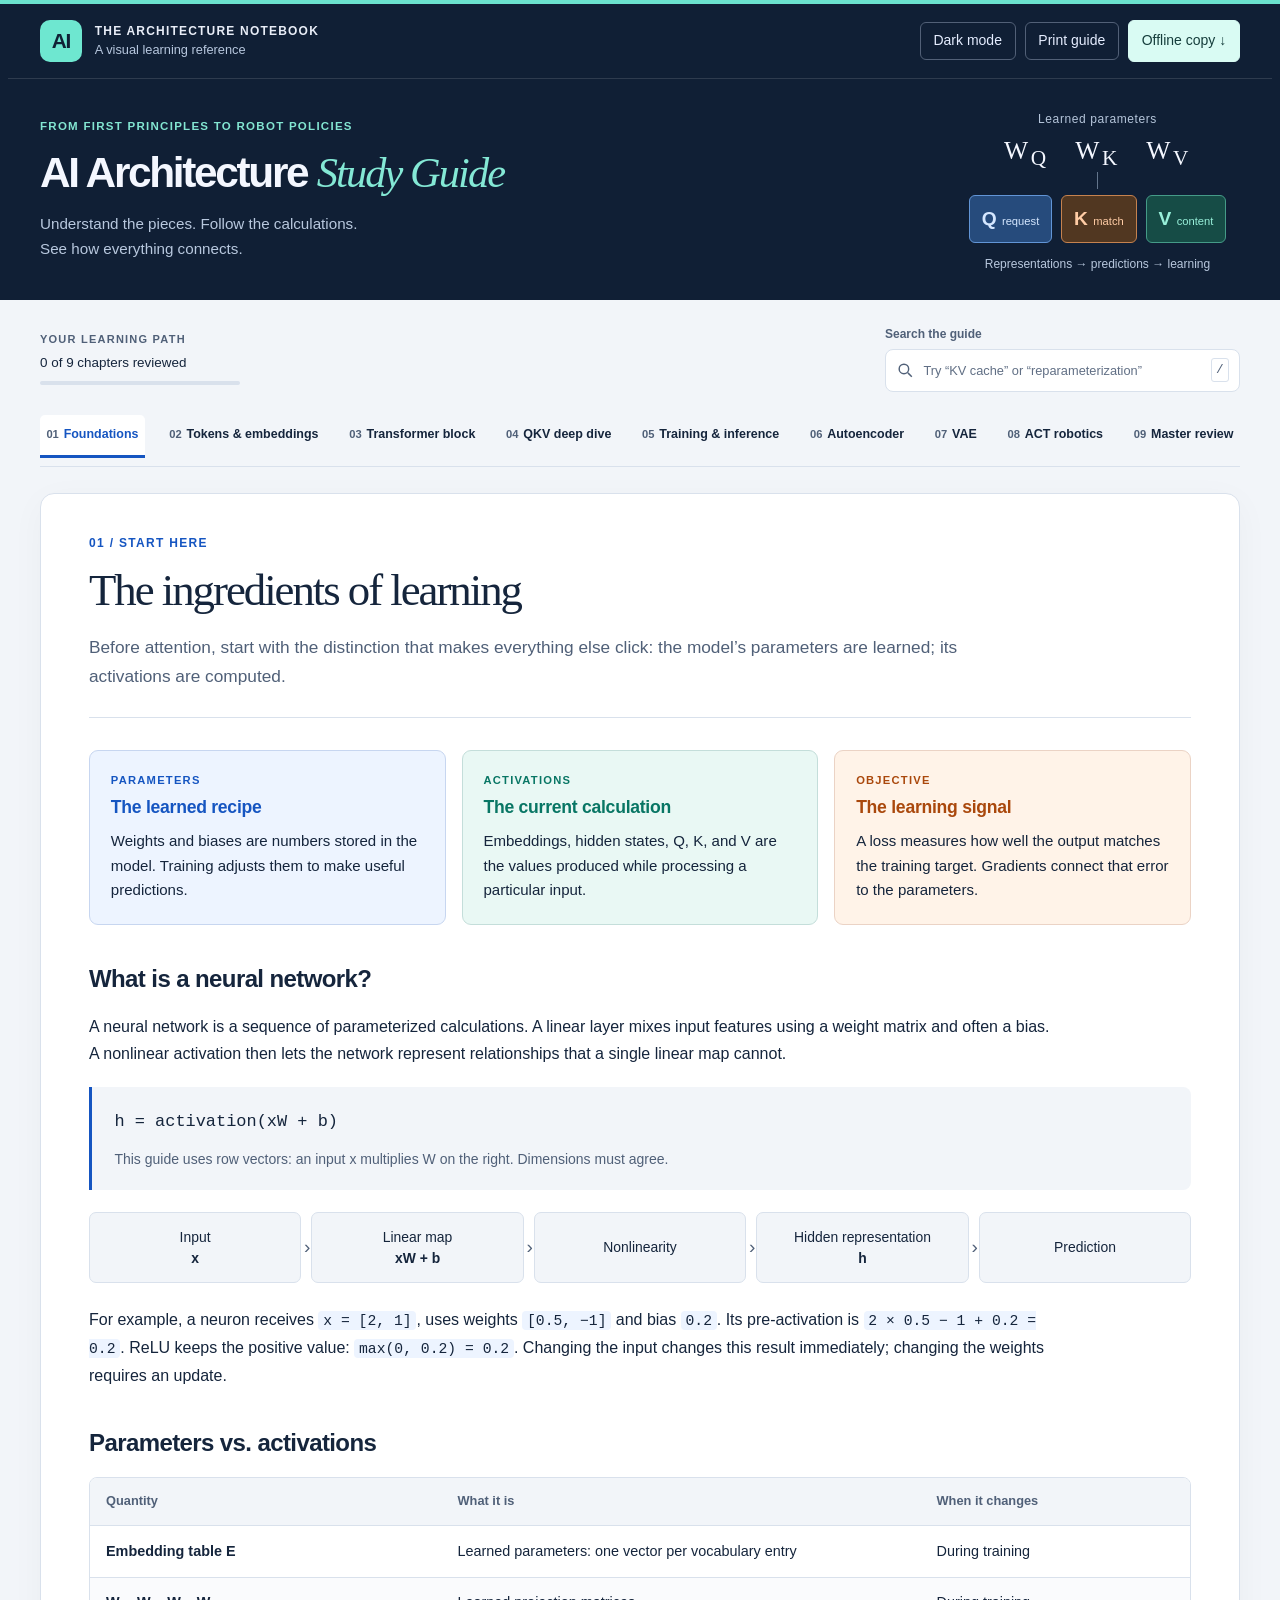
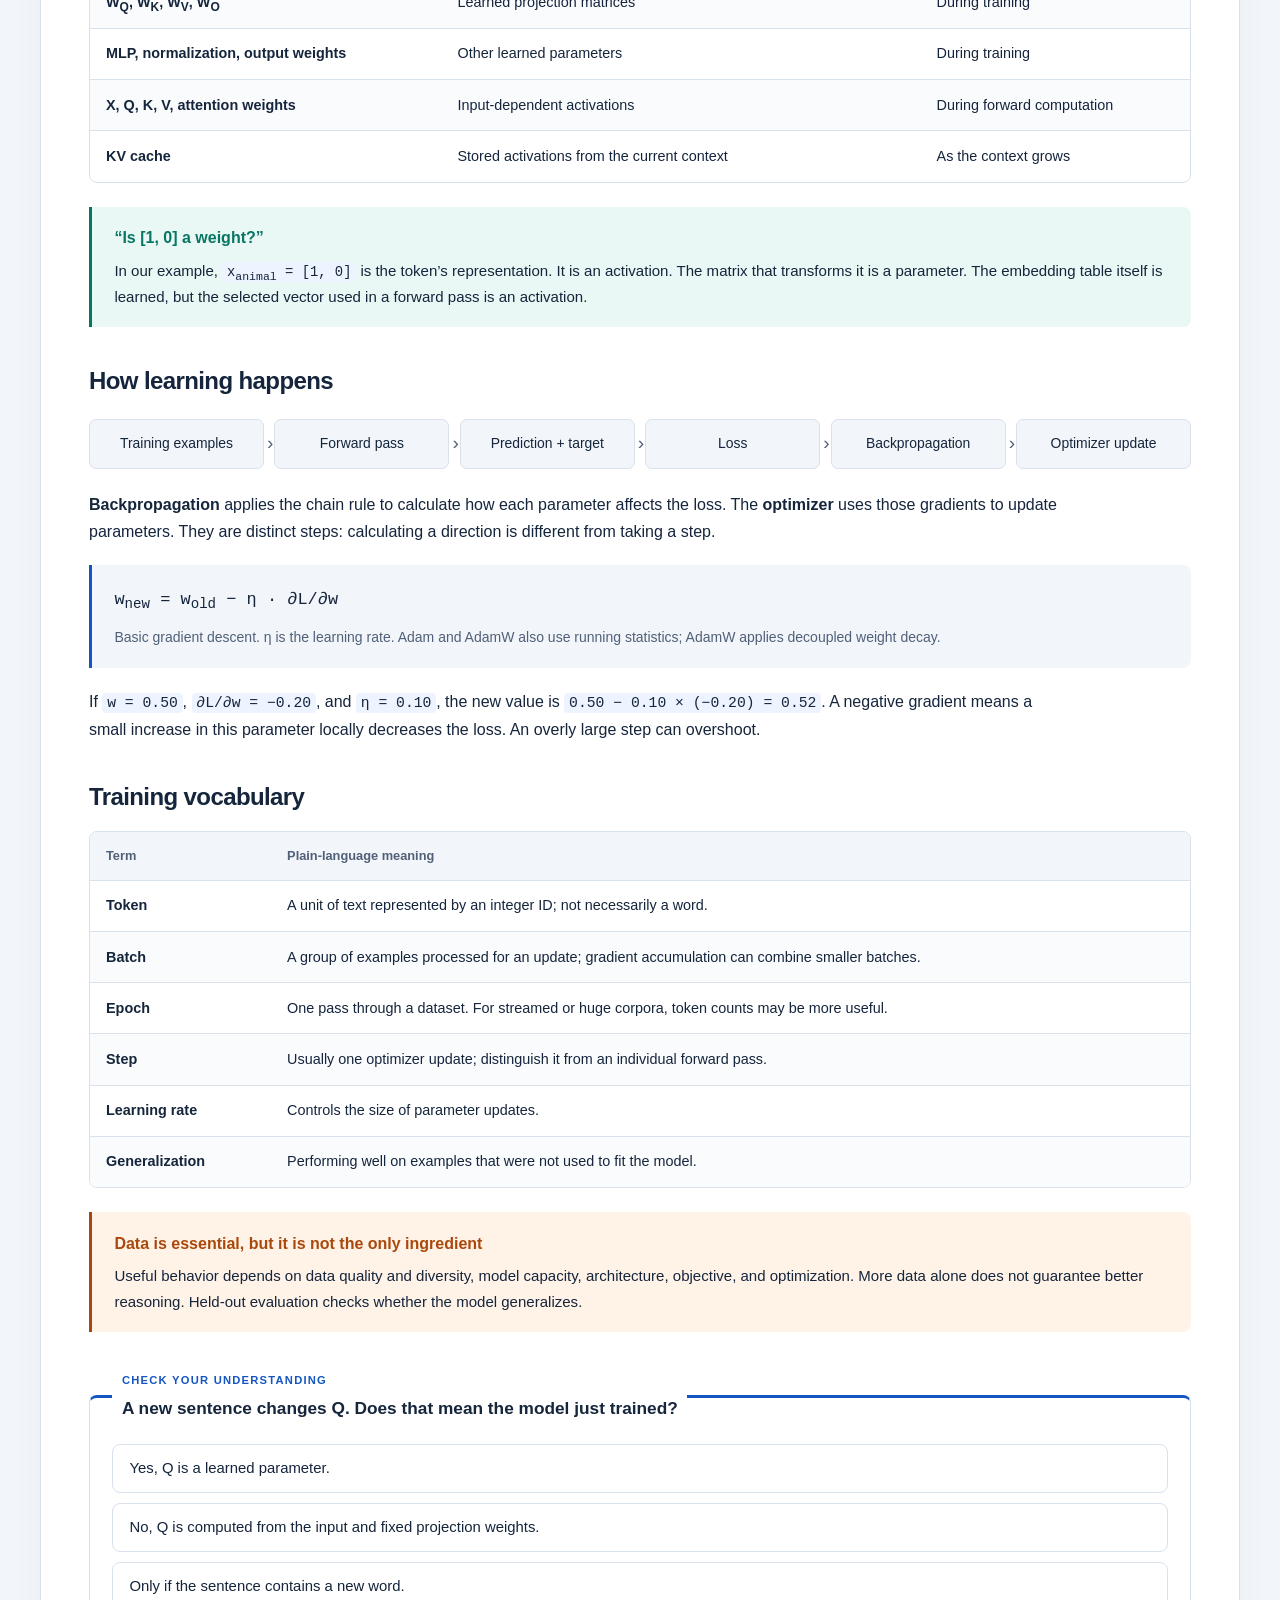
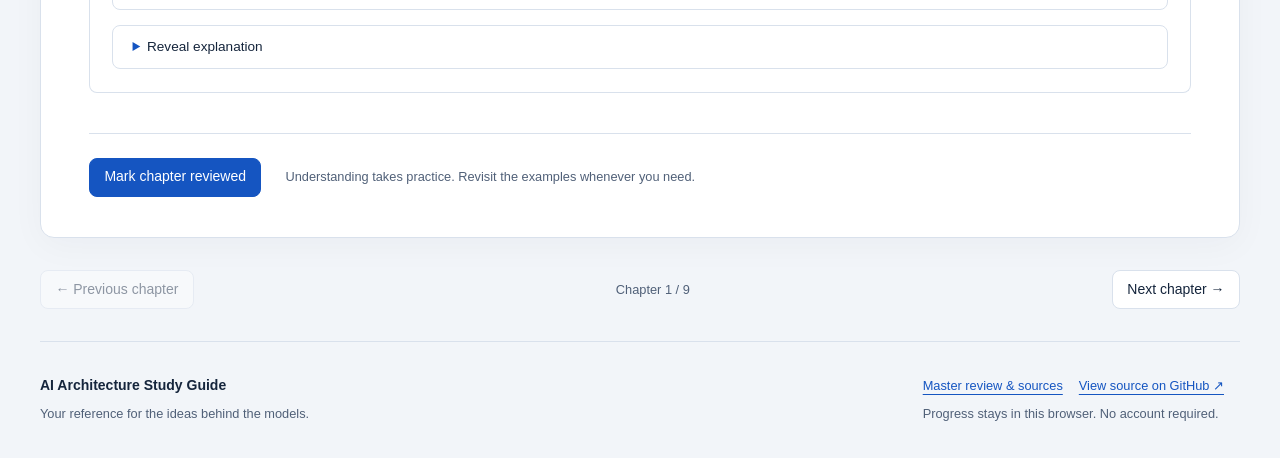
==== commit 1f2e5f00: "Refine title spacing and anchored chapter navigation" ====
--- a/index.html
+++ b/index.html
@@ -15,7 +15,7 @@
 <a class="skip-link" href="#study-content">Skip to study content</a>
 <header class="masthead">
 <div class="masthead-inner"><a class="brand" href="#foundations"><span class="brand-mark">AI</span><span>THE ARCHITECTURE NOTEBOOK<span class="brand-sub">A visual learning reference</span></span></a><div class="header-actions"><button type="button" id="theme-toggle" aria-label="Switch to dark theme">Dark mode</button><button type="button" id="print-guide">Print guide</button><a href="offline.html" download="AI-Architecture-Study-Guide.html">Offline copy <span aria-hidden="true">↓</span></a></div></div>
-<div class="intro"><div><p class="eyebrow">FROM FIRST PRINCIPLES TO ROBOT POLICIES</p><h1>AI Architecture<br><em>Study Guide</em></h1><p>Understand the pieces. Follow the calculations.<br>See how everything connects.</p></div><div class="intro-map" aria-label="Learned parameters produce representations that support predictions"><span>Learned parameters</span><b>W<sub>Q</sub> &nbsp; W<sub>K</sub> &nbsp; W<sub>V</sub></b><div class="map-line"></div><div class="qkv-chips"><span>Q <small>request</small></span><span>K <small>match</small></span><span>V <small>content</small></span></div><p>Representations → predictions → learning</p></div></div>
+<div class="intro"><div><p class="eyebrow">FROM FIRST PRINCIPLES TO ROBOT POLICIES</p><h1>AI Architecture<br> <em>Study Guide</em></h1><p>Understand the pieces. Follow the calculations.<br>See how everything connects.</p></div><div class="intro-map" aria-label="Learned parameters produce representations that support predictions"><span>Learned parameters</span><b>W<sub>Q</sub> &nbsp; W<sub>K</sub> &nbsp; W<sub>V</sub></b><div class="map-line"></div><div class="qkv-chips"><span>Q <small>request</small></span><span>K <small>match</small></span><span>V <small>content</small></span></div><p>Representations → predictions → learning</p></div></div>
 </header>
 <div class="guide-shell">
 <div class="toolbar"><div><span class="eyebrow">YOUR LEARNING PATH</span><span id="progress-label">0 of 9 chapters reviewed</span><progress id="progress" max="9" value="0" aria-label="Chapters reviewed"></progress></div><div class="search-box"><label for="guide-search">Search the guide</label><div><svg viewBox="0 0 24 24" aria-hidden="true"><circle cx="10" cy="10" r="6"></circle><path d="m15 15 5 5"></path></svg><input id="guide-search" type="search" placeholder="Try “KV cache” or “reparameterization”" autocomplete="off"><kbd>/</kbd></div></div></div>
--- a/styles.css
+++ b/styles.css
@@ -9,3 +9,5 @@
 
 @media(min-width:901px){.intro h1{font-size:2.65rem}.intro h1 br{display:none}.intro{padding-top:1.45rem;padding-bottom:1.5rem}.intro-map{min-width:285px;margin-right:0}.masthead-inner{padding-top:1rem;padding-bottom:1rem}}
 @media screen{.chapter-nav{position:sticky;top:0;z-index:5;background:var(--bg);padding-top:.25rem;box-shadow:0 5px 0 var(--bg)}}
+
+@media screen{.chapter,.topic,.quiz{scroll-margin-top:5rem}}
